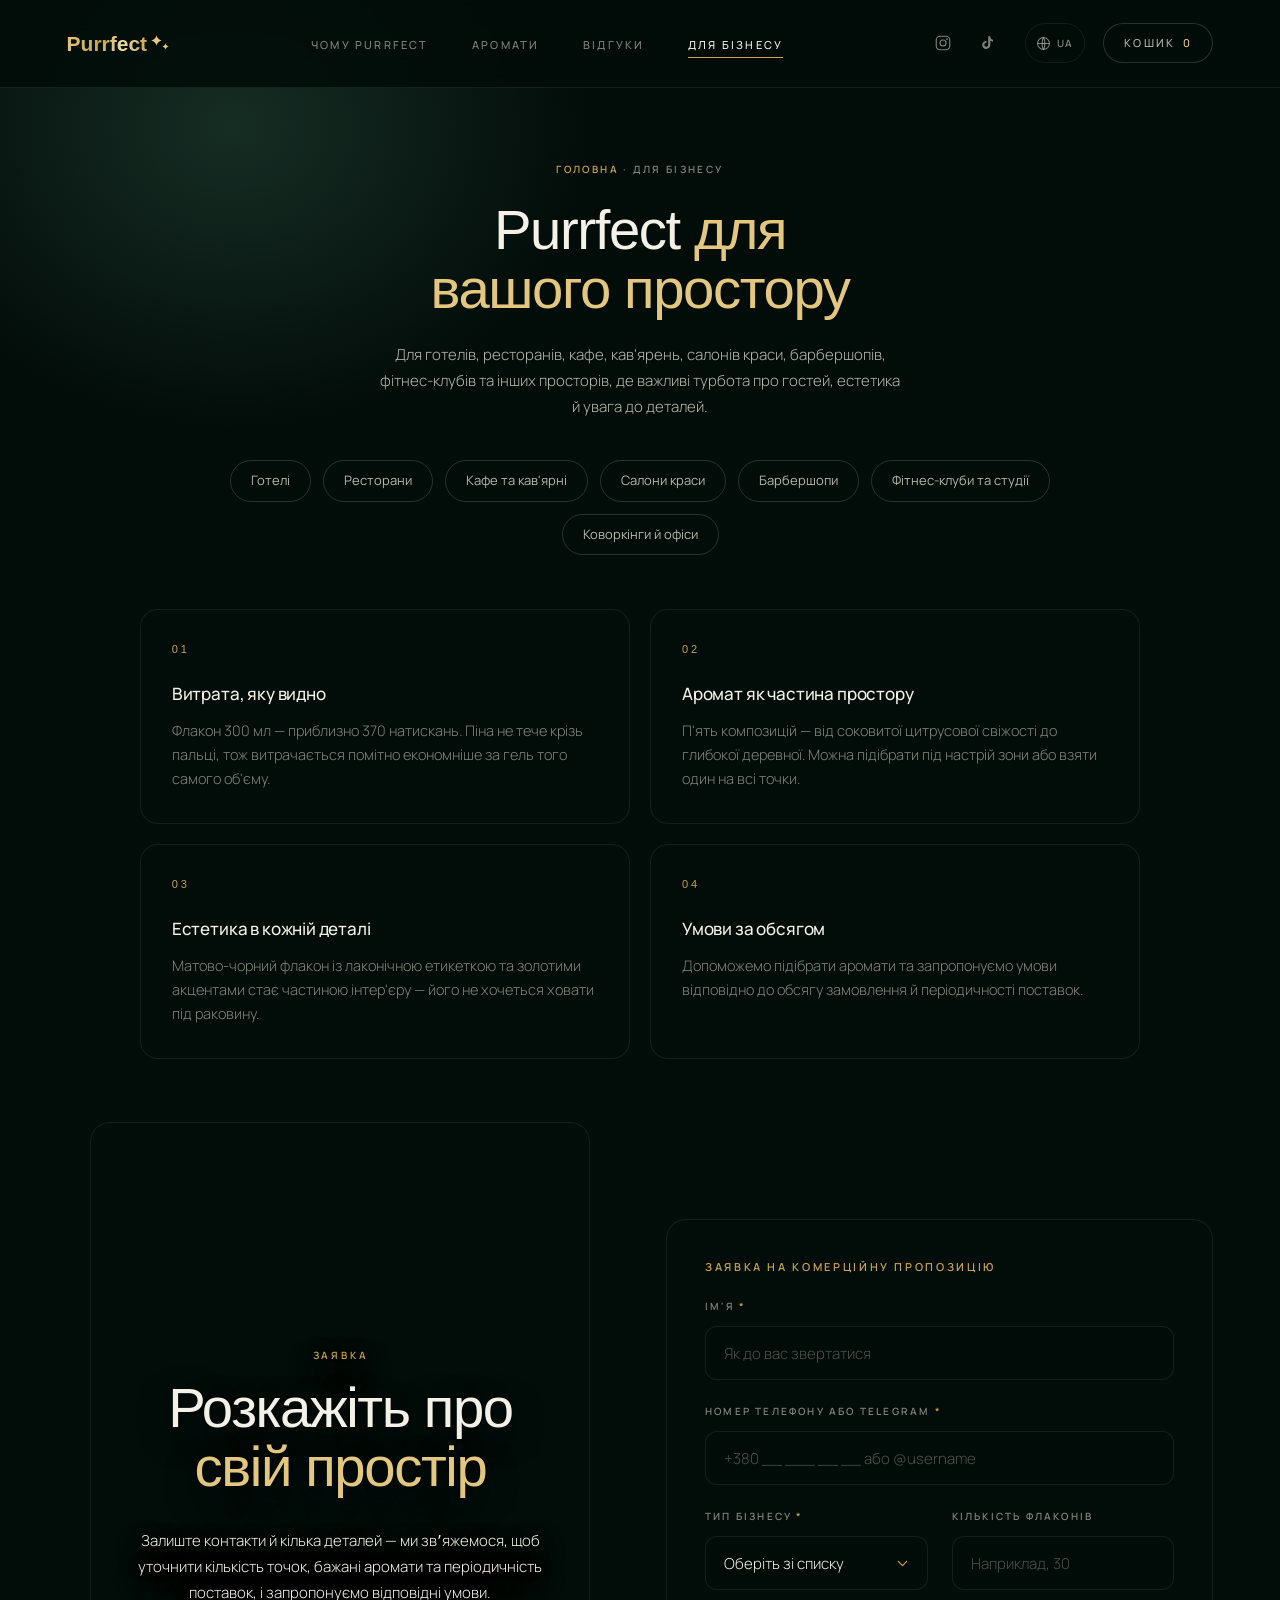
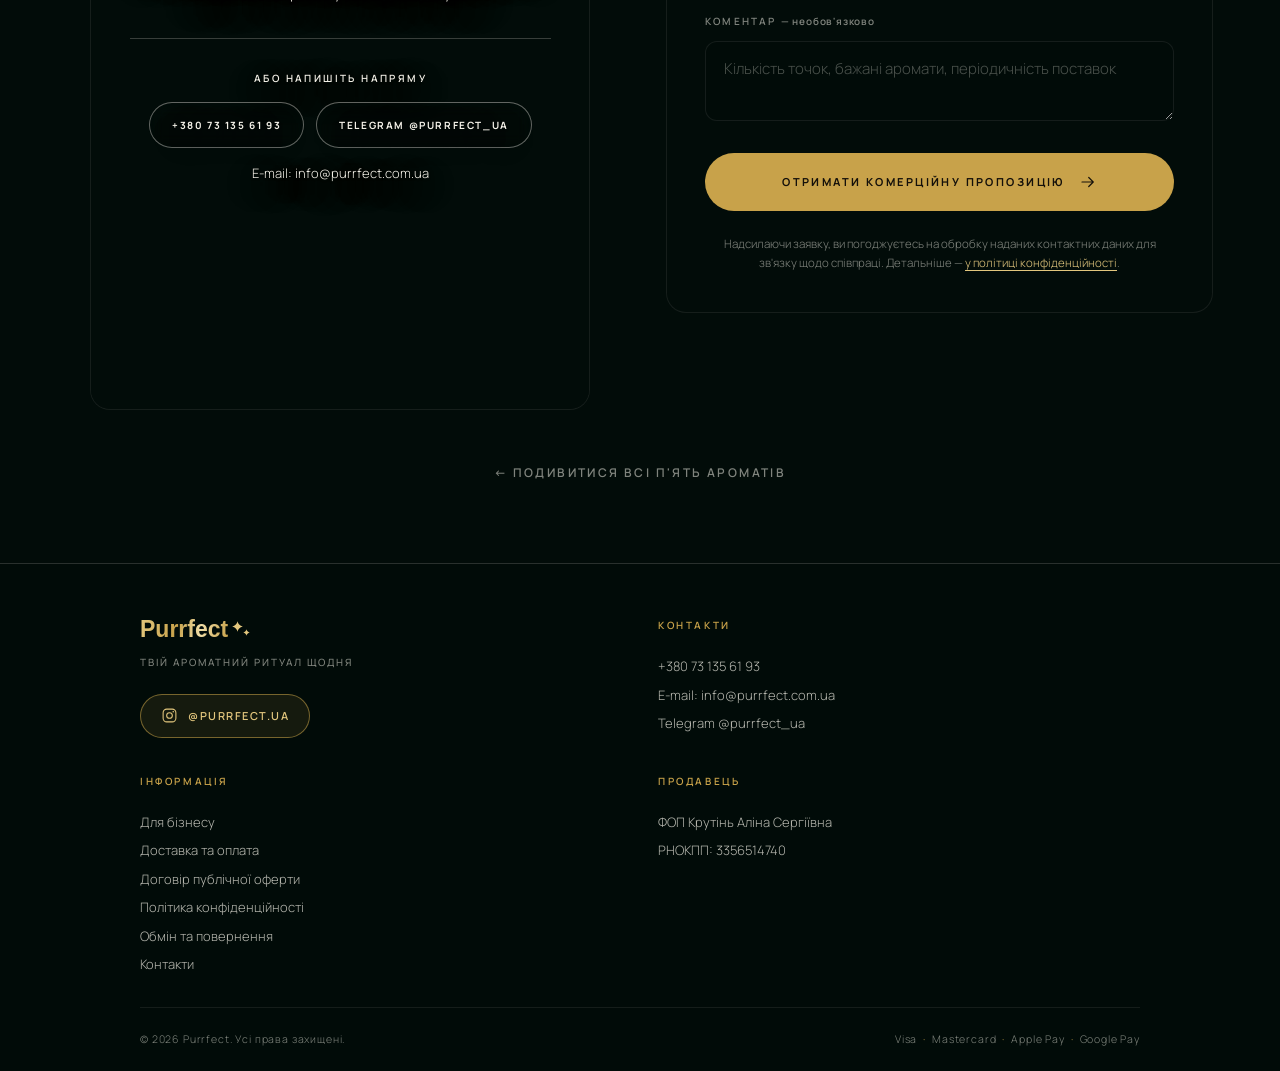
==== dlia-biznesu.html @ 9b6b1638 "Чорна п'ятниця: 349 ₴ за флакон, набір вимкнено на час акції" ====
<!doctype html>
<html lang="uk" class="no-js">
<head>
<meta charset="utf-8">
<meta name="viewport" content="width=device-width, initial-scale=1">
<title>Для бізнесу — Purrfect</title>
<meta name="description" content="Мило-піна Purrfect для готелів, ресторанів, кав'ярень, салонів краси, барбершопів і фітнес-клубів. Підберемо аромати та запропонуємо умови відповідно до обсягу замовлення.">
<meta name="theme-color" content="#04120E">
<script>document.documentElement.classList.replace("no-js","js");</script>

<link rel="canonical" href="https://purrfect.com.ua/dlia-biznesu">
<meta property="og:type" content="website">
<meta property="og:url" content="https://purrfect.com.ua/dlia-biznesu">
<meta property="og:site_name" content="Purrfect">
<meta property="og:title" content="Purrfect для вашого простору">
<meta property="og:description" content="Мило-піна Purrfect для готелів, ресторанів, кав'ярень і салонів краси. Умови — відповідно до обсягу замовлення.">
<meta property="og:image" content="https://purrfect.com.ua/image/hero-lemon.jpg">
<meta property="og:locale" content="uk_UA">

<link rel="preload" href="image/bg-marble.jpg" as="image">
<link rel="preload" href="sans/Original-Light.woff2" as="font" type="font/woff2" crossorigin>
<link rel="preconnect" href="https://fonts.googleapis.com">
<link rel="preconnect" href="https://fonts.gstatic.com" crossorigin>
<link rel="stylesheet" href="https://fonts.googleapis.com/css2?family=Manrope:wght@300;400;500;600;700&display=swap">
<link rel="stylesheet" href="styles.css?v=87">
</head>
<body>

<div class="bg-scene" aria-hidden="true"></div>

<a class="skip-link" href="#biznes-content">Перейти до основного вмісту</a>

<header class="topbar topbar--solid">
  <a class="logo" href="index.html" aria-label="Purrfect — на головну"><span class="logo__word">Purrfect</span><svg class="logo__spark" viewBox="0 0 44 36" width="22" height="18" fill="currentColor" aria-hidden="true"><g transform="translate(15 13) scale(0.33)"><path d="M0 -32 C1.6 -17.2 14.8 -4 32 0 C14.8 4 1.6 17.2 0 32 C-1.6 17.2 -14.8 4 -32 0 C-14.8 -4 -1.6 -17.2 0 -32 Z"/></g><g transform="translate(33 25) scale(0.20)"><path d="M0 -32 C1.6 -17.2 14.8 -4 32 0 C14.8 4 1.6 17.2 0 32 C-1.6 17.2 -14.8 4 -32 0 C-14.8 -4 -1.6 -17.2 0 -32 Z"/></g></svg></a>

  <nav class="nav" aria-label="Основна навігація">
    <ul class="nav__list">
      <li><a href="index.html#chomu">Чому Purrfect</a></li>
      <li><a href="index.html#aromaty">Аромати</a></li>
      <li><a href="index.html#vidhuky">Відгуки</a></li>
      <li><a class="is-current" href="dlia-biznesu.html" aria-current="page">Для бізнесу</a></li>
    </ul>
  </nav>

  <div class="topbar__actions">
    <ul class="topbar__social">
      <li>
        <a class="iconlink" href="https://www.instagram.com/purrfect.ua"
           target="_blank" rel="noopener noreferrer" aria-label="Purrfect в Instagram" title="Instagram">
          <svg viewBox="0 0 24 24" width="18" height="18" fill="none" aria-hidden="true">
            <rect x="3" y="3" width="18" height="18" rx="5.2" stroke="currentColor" stroke-width="1.5"/>
            <circle cx="12" cy="12" r="4" stroke="currentColor" stroke-width="1.5"/>
            <circle cx="17.3" cy="6.7" r="1.15" fill="currentColor"/>
          </svg>
        </a>
      </li>
      <li>
        <a class="iconlink" href="https://www.tiktok.com/@purrfect.ua"
           target="_blank" rel="noopener noreferrer" aria-label="Purrfect у TikTok" title="TikTok">
          <svg viewBox="0 0 24 24" width="18" height="18" aria-hidden="true">
            <path fill="currentColor" d="M16.4 3h-2.8v11.4a2.6 2.6 0 1 1-2.2-2.6V9.2a5.4 5.4 0 1 0 5 5.4V9.1a6.3 6.3 0 0 0 3.6 1.1V7.5c-2-.2-3.4-1.6-3.6-3.6V3z"/>
          </svg>
        </a>
      </li>
    </ul>

    <!-- Перемикач мови. Українська — основна: вона лежить прямо в розмітці,
         російська підставляється словником i18n.js. Кнопка стоїть у
         topbar__actions, а не серед соцмереж, бо ті ховаються на телефоні. -->
    <button class="iconlink iconlink--lang" type="button" data-lang-toggle
            aria-label="Змінити мову" title="Русский">
      <svg viewBox="0 0 24 24" width="17" height="17" fill="none" aria-hidden="true">
        <circle cx="12" cy="12" r="8.4" stroke="currentColor" stroke-width="1.5"/>
        <path d="M3.6 12h16.8" stroke="currentColor" stroke-width="1.5"/>
        <path d="M12 3.6c2.5 2.7 2.5 14.1 0 16.8M12 3.6c-2.5 2.7-2.5 14.1 0 16.8"
              stroke="currentColor" stroke-width="1.5"/>
      </svg>
      <span class="iconlink__lang" data-lang-code>UA</span>
    </button>
    <button class="cart" type="button" data-cart-open aria-haspopup="dialog" aria-controls="koshyk">
      Кошик <span class="cart__count" data-cart-count aria-label="товарів у кошику">0</span>
    </button>
  </div>

  <button class="burger" type="button" aria-label="Меню" aria-expanded="false" aria-controls="mobile-nav">
    <span></span><span></span>
  </button>
</header>

<div class="mobile-nav" id="mobile-nav" hidden>
  <nav aria-label="Мобільна навігація">
    <ul>
      <li><a href="index.html#chomu">Чому Purrfect</a></li>
      <li><a href="index.html#aromaty">Аромати</a></li>
      <li><a href="index.html#vidhuky">Відгуки</a></li>
      <li><a href="dlia-biznesu.html">Для бізнесу</a></li>
      <li><a href="index.html">На головну</a></li>
    </ul>
    <ul class="mobile-nav__social">
      <li><a href="https://www.instagram.com/purrfect.ua" target="_blank" rel="noopener noreferrer">Instagram</a></li>
      <li><a href="https://www.tiktok.com/@purrfect.ua" target="_blank" rel="noopener noreferrer">TikTok</a></li>
    </ul>
  </nav>
</div>

<main class="page" id="biznes-content">
  <div class="wrap">

    <div class="page__head">
      <p class="page__crumbs"><a href="index.html">Головна</a> · Для бізнесу</p>
      <h1 class="h2 h2--center">Purrfect <em>для вашого простору</em></h1>
      <p class="lead lead--center">
        Для готелів, ресторанів, кафе, кав'ярень, салонів краси, барбершопів,
        фітнес-клубів та інших просторів, де важливі турбота про гостей,
        естетика й увага до деталей.
      </p>
    </div>

    <ul class="chips" aria-label="Кому підходить">
      <li>Готелі</li>
      <li>Ресторани</li>
      <li>Кафе та кав'ярні</li>
      <li>Салони краси</li>
      <li>Барбершопи</li>
      <li>Фітнес-клуби та студії</li>
      <li>Коворкінги й офіси</li>
    </ul>

    <ul class="perks perks--biz">
      <li class="perk" data-reveal>
        <span class="perk__no">01</span>
        <h2>Витрата, яку видно</h2>
        <p>Флакон 300 мл — приблизно 370 натискань. Піна не тече крізь пальці,
        тож витрачається помітно економніше за гель того самого об'єму.</p>
      </li>
      <li class="perk" data-reveal>
        <span class="perk__no">02</span>
        <h2>Аромат як частина простору</h2>
        <p>П'ять композицій — від соковитої цитрусової свіжості до глибокої
        деревної. Можна підібрати під настрій зони або взяти один на всі точки.</p>
      </li>
      <li class="perk" data-reveal>
        <span class="perk__no">03</span>
        <h2>Естетика в кожній деталі</h2>
        <p>Матово-чорний флакон із лаконічною етикеткою та золотими акцентами
        стає частиною інтер'єру — його не хочеться ховати під раковину.</p>
      </li>
      <li class="perk" data-reveal>
        <span class="perk__no">04</span>
        <h2>Умови за обсягом</h2>
        <p>Допоможемо підібрати аромати та запропонуємо умови відповідно
        до обсягу замовлення й періодичності поставок.</p>
      </li>
    </ul>

    <div class="b2b" id="zayavka">
      <div class="b2b__copy" data-reveal>
        <div class="b2b__media" aria-hidden="true">
          <video data-b2b-video src="video/biznes-bg.mp4" autoplay muted loop playsinline preload="metadata"></video>
        </div>
        <div class="b2b__scrim" aria-hidden="true"></div>

        <div class="b2b__content">
          <p class="b2b__label">Заявка</p>
          <h2 class="h2">Розкажіть про <em>свій простір</em></h2>
          <p class="lead">
            Залиште контакти й кілька деталей — ми звʼяжемося, щоб уточнити
            кількість точок, бажані аромати та періодичність поставок,
            і запропонуємо відповідні умови.
          </p>

          <div class="b2b__direct">
            <p class="b2b__direct-ttl">Або напишіть напряму</p>
            <div class="b2b__direct-actions">
              <a class="btn btn--ghost btn--sm" href="tel:+380731356193">
                <span>+380 73 135 61 93</span>
              </a>
              <a class="btn btn--ghost btn--sm" href="https://t.me/purrfect_ua" target="_blank" rel="noopener noreferrer">
                <span>Telegram @purrfect_ua</span>
              </a>
            </div>
            <p class="b2b__direct-note">E-mail: <a href="mailto:info@purrfect.com.ua">info@purrfect.com.ua</a></p>
          </div>
        </div>
      </div>

      <form class="b2b__form" data-b2b-form novalidate data-reveal>
        <h2 class="order__ttl">Заявка на комерційну пропозицію</h2>

        <div class="grid2">
          <label class="field field--wide">
            <span class="field__label">Ім'я <i>*</i></span>
            <input type="text" name="name" autocomplete="name" placeholder="Як до вас звертатися">
            <span class="field__err" data-err></span>
          </label>

          <label class="field field--wide">
            <span class="field__label">Номер телефону або Telegram <i>*</i></span>
            <input type="text" name="contact" autocomplete="tel" placeholder="+380 __ ___ __ __ або @username">
            <span class="field__err" data-err></span>
          </label>

          <label class="field">
            <span class="field__label">Тип бізнесу <i>*</i></span>
            <select name="business">
              <option value="">Оберіть зі списку</option>
              <option>Готель</option>
              <option>Ресторан</option>
              <option>Кафе, кав'ярня</option>
              <option>Салон краси</option>
              <option>Барбершоп</option>
              <option>Фітнес-клуб, студія</option>
              <option>Коворкінг, офіс</option>
              <option>Інше</option>
            </select>
            <span class="field__err" data-err></span>
          </label>

          <label class="field">
            <span class="field__label">Кількість флаконів</span>
            <input type="text" name="volume" inputmode="numeric" placeholder="Наприклад, 30">
          </label>

          <label class="field field--wide">
            <span class="field__label">Коментар <i class="opt">— необов'язково</i></span>
            <textarea name="comment" rows="2" placeholder="Кількість точок, бажані аромати, періодичність поставок"></textarea>
          </label>
        </div>

        <button class="btn btn--full" type="submit" data-b2b-submit>
          <span data-b2b-label>Отримати комерційну пропозицію</span>
          <svg viewBox="0 0 24 24" width="18" height="18" fill="none" aria-hidden="true">
            <path d="M4 12h15M13 6l6 6-6 6" stroke="currentColor" stroke-width="1.6" stroke-linecap="round" stroke-linejoin="round"/>
          </svg>
        </button>

        <p class="order__status" data-b2b-status role="status" aria-live="polite"></p>

        <p class="order__fine">
          Надсилаючи заявку, ви погоджуєтесь на обробку наданих контактних даних
          для зв'язку щодо співпраці. Детальніше —
          <a href="polityka-konfidentsiynosti.html">у політиці конфіденційності</a>.
        </p>
      </form>
    </div>

    <p class="page__back">
      <a href="index.html#aromaty">← Подивитися всі п'ять ароматів</a>
    </p>

  </div>
</main>

<footer class="footer">
  <div class="wrap">
    <div class="footer__grid">
      <div class="footer__brand">
        <a class="logo logo--footer" href="index.html"><span class="logo__word">Purrfect</span><svg class="logo__spark" viewBox="0 0 44 36" width="22" height="18" fill="currentColor" aria-hidden="true"><g transform="translate(15 13) scale(0.33)"><path d="M0 -32 C1.6 -17.2 14.8 -4 32 0 C14.8 4 1.6 17.2 0 32 C-1.6 17.2 -14.8 4 -32 0 C-14.8 -4 -1.6 -17.2 0 -32 Z"/></g><g transform="translate(33 25) scale(0.20)"><path d="M0 -32 C1.6 -17.2 14.8 -4 32 0 C14.8 4 1.6 17.2 0 32 C-1.6 17.2 -14.8 4 -32 0 C-14.8 -4 -1.6 -17.2 0 -32 Z"/></g></svg></a>
        <p class="footer__tag">Твій ароматний ритуал щодня</p>

        <ul class="socials">
          <li>
            <a class="social" href="https://www.instagram.com/purrfect.ua"
               target="_blank" rel="noopener noreferrer" aria-label="Purrfect в Instagram">
              <svg viewBox="0 0 24 24" width="17" height="17" fill="none" aria-hidden="true">
                <rect x="3" y="3" width="18" height="18" rx="5.2" stroke="currentColor" stroke-width="1.5"/>
                <circle cx="12" cy="12" r="4" stroke="currentColor" stroke-width="1.5"/>
                <circle cx="17.3" cy="6.7" r="1.15" fill="currentColor"/>
              </svg>
              <span>@purrfect.ua</span>
            </a>
          </li>
        </ul>
      </div>
      <div class="footer__col">
        <p class="footer__label">Контакти</p>
        <ul class="footer__list">
          <li><a href="tel:+380731356193">+380 73 135 61 93</a></li>
          <li>E-mail: <a href="mailto:info@purrfect.com.ua">info@purrfect.com.ua</a></li>
          <li><a href="https://t.me/purrfect_ua" target="_blank" rel="noopener noreferrer">Telegram @purrfect_ua</a></li>
        </ul>
      </div>
      <div class="footer__col">
        <p class="footer__label">Інформація</p>
        <ul class="footer__list">
          <li><a href="dlia-biznesu.html">Для бізнесу</a></li>
          <li><a href="dostavka.html">Доставка та оплата</a></li>
          <li><a href="oferta.html">Договір публічної оферти</a></li>
          <li><a href="polityka-konfidentsiynosti.html">Політика конфіденційності</a></li>
          <li><a href="obmin-ta-povernennia.html">Обмін та повернення</a></li>
          <li><a href="kontakty.html">Контакти</a></li>
        </ul>
      </div>
      <div class="footer__col">
        <p class="footer__label">Продавець</p>
        <ul class="footer__list">
          <li>ФОП Крутінь Аліна Сергіївна</li>
          <li>РНОКПП: 3356514740</li>
        </ul>
      </div>
    </div>
    <div class="footer__bottom">
      <p class="footer__legal">© <span data-year>2026</span> Purrfect. Усі права захищені.</p>
      <p class="footer__pay">Visa <span>·</span> Mastercard <span>·</span> Apple&nbsp;Pay <span>·</span> Google&nbsp;Pay</p>
    </div>
  </div>
</footer>

<div class="drawer" id="koshyk" role="dialog" aria-modal="true" aria-label="Кошик" hidden>
  <div class="drawer__scrim" data-cart-close></div>
  <aside class="drawer__panel">
    <header class="drawer__head">
      <p class="drawer__ttl">Кошик</p>
      <div class="drawer__head-actions">
        <button class="drawer__clear" type="button" data-cart-clear hidden>Очистити</button>
        <button class="drawer__close" type="button" data-cart-close aria-label="Закрити кошик">
          <svg viewBox="0 0 24 24" width="20" height="20" fill="none" aria-hidden="true">
            <path d="M6 6l12 12M18 6L6 18" stroke="currentColor" stroke-width="1.5" stroke-linecap="round"/>
          </svg>
        </button>
      </div>
    </header>
    <div class="drawer__body" data-cart-body></div>
    <footer class="drawer__foot" data-cart-foot></footer>
  </aside>
</div>

<script src="script.js?v=87" defer></script>
<script src="i18n.js?v=87" defer></script>
</body>
</html>
---- styles.css ----
/* ============================================================
   Purrfect — продавальний лендинг
   Шрифти: Original (латиниця, фірмовий) + Manrope (кирилиця)

   Порядок блоків збігається з порядком секцій у index.html.
   Кольори й відступи — токенами в :root нижче.
   ============================================================ */

/* ---------- Original: фірмовий шрифт, лише латиниця ---------- */
@font-face {
  font-family: "Original";
  src: url("sans/Original-Thin.woff2") format("woff2"),
       url("sans/Original-Thin.woff") format("woff");
  font-weight: 100; font-style: normal; font-display: swap;
}
@font-face {
  font-family: "Original";
  src: url("sans/Original-Light.woff2") format("woff2"),
       url("sans/Original-Light.woff") format("woff");
  font-weight: 300; font-style: normal; font-display: swap;
}
@font-face {
  font-family: "Original";
  src: url("sans/Original-Regular.woff2") format("woff2"),
       url("sans/Original-Regular.woff") format("woff");
  font-weight: 400; font-style: normal; font-display: swap;
}
@font-face {
  font-family: "Original";
  src: url("sans/Original-Bold.woff2") format("woff2"),
       url("sans/Original-Bold.woff") format("woff");
  font-weight: 700; font-style: normal; font-display: swap;
}
@font-face {
  font-family: "Original";
  src: url("sans/Original-Black.woff2") format("woff2"),
       url("sans/Original-Black.woff") format("woff");
  font-weight: 900; font-style: normal; font-display: swap;
}

/* ---------- Токени ---------- */
:root {
  --ink:        #04120E;
  --ink-2:      #020C09;
  --ink-3:      #061a14;
  --emerald:    #0C3B2E;
  --gold:       #C8A24A;
  --gold-soft:  #E3C77E;
  --cream:      #F4F1E8;

  /* напівпрозорі панелі поверх мармурового тла */
  --scene-panel: rgba(4, 15, 12, .58);

  --text:       var(--cream);
  --text-2:     rgba(244, 241, 232, .74);
  --text-3:     rgba(244, 241, 232, .52);
  --hairline:   rgba(244, 241, 232, .16);
  --hairline-2: rgba(244, 241, 232, .08);

  --space-1: 8px;
  --space-2: 12px;
  --space-3: 16px;
  --space-4: 24px;
  --space-5: 32px;
  --space-6: 48px;
  --space-7: 64px;
  --space-8: 96px;

  --gutter: clamp(20px, 5.2vw, 76px);
  --maxw: 1280px;

  --font-brand: "Original", "Helvetica Neue", Arial, sans-serif;
  --font-ua: "Manrope", -apple-system, BlinkMacSystemFont, "Segoe UI", Roboto, sans-serif;

  --ease: cubic-bezier(.22, .61, .36, 1);
  --dur: 260ms;

  --z-media: 0;
  --z-scrim: 1;
  --z-content: 2;
  --z-sticky: 30;
  /* Мобільне меню — під шапкою: інакше воно накриває бургер,
     і на телефоні меню вже нічим не закрити. */
  --z-mobilenav: 35;
  --z-header: 40;
  --z-drawer: 60;
}

/* ---------- Reset ---------- */
*, *::before, *::after { box-sizing: border-box; }

/* Запасний колір тримає html, а не body: тоді фоновий шар із z-index: -1
   лягає поверх нього, а не ховається за фоном body. */
html {
  -webkit-text-size-adjust: 100%;
  scroll-behavior: smooth;
  background: var(--ink-2);
  /* щоб якір із шапки не ховався під фіксованою шапкою */
  scroll-padding-top: 90px;
}
@media (prefers-reduced-motion: reduce) { html { scroll-behavior: auto; } }

body {
  margin: 0;
  background: transparent;
  color: var(--text);
  font-family: var(--font-ua);
  font-size: 16px;
  line-height: 1.5;
  -webkit-font-smoothing: antialiased;
  -moz-osx-font-smoothing: grayscale;
  /* clip, а не hidden: hidden робить body власним контейнером
     прокрутки, і на iOS через це зсувається позиція сторінки.
     Перший рядок — запасний для Safari до 16-ї версії, яка ще
     не знає `clip` і просто його проігнорує. */
  overflow-x: hidden;
  overflow-x: clip;
}

img { display: block; max-width: 100%; }
ul, ol { list-style: none; margin: 0; padding: 0; }
p  { margin: 0; }
a  { color: inherit; text-decoration: none; }
button { font: inherit; color: inherit; }
h1, h2, h3, h4 { margin: 0; font-weight: inherit; }

:focus-visible {
  outline: 2px solid var(--gold-soft);
  outline-offset: 3px;
  border-radius: 2px;
}

.sr-only {
  position: absolute; width: 1px; height: 1px;
  padding: 0; margin: -1px; overflow: hidden;
  clip: rect(0 0 0 0); white-space: nowrap; border: 0;
}

.skip-link {
  position: absolute;
  left: var(--gutter);
  top: -100px;
  z-index: 100;
  padding: 12px 20px;
  background: var(--cream);
  color: var(--ink);
  border-radius: 999px;
  font-size: 14px;
  font-weight: 600;
  transition: top var(--dur) var(--ease);
}
.skip-link:focus-visible { top: 16px; }

/* Значення, яких ще немає (пошта, адреса). Видно, що це заглушка,
   але сторінка не виглядає зламаною. */
.tbd {
  color: var(--text-3);
  font-style: italic;
  border-bottom: 1px dashed var(--hairline);
}

/* ============================================================
   Тло сцени — смарагдовий мармур, пришпилений до вікна на весь
   сайт. Фото дуже повільно наближається й пливе, зверху мандрує
   м'який відблиск. Секції поверх — напівпрозорі.
   ============================================================ */
/* Висота — з --app-vh, а не з відсотків вікна. На iPhone та iPad
   висота вікна стрибає щоразу, коли Safari ховає свою панель, і
   фон разом із нею смикався й «плив» відносно тексту. --app-vh
   ставить script.js один раз і міняє лише при повороті екрана. */
.bg-scene {
  position: fixed;
  top: 0;
  left: 0;
  width: 100%;
  /* Не менше за найбільшу можливу висоту вікна (100lvh): коли Safari
     ховає панель, видима зона стає вищою за зафіксовану, і знизу
     з'явився б просвіт. Перший рядок — запасний для браузерів,
     які ще не знають lvh. */
  height: 100vh;
  height: max(var(--app-vh, 0px), 100lvh);
  /* Саме -1, а не 0. При z-index: 0 цей шар потрапляє в той самий крок
     малювання, що й позиціоновані елементи, і перекриває звичайні блоки
     без position — підвал ставав невидимим. */
  z-index: -1;
  pointer-events: none;
  background: var(--ink-2) url("image/bg-marble.jpg") center / cover no-repeat;
  /* запас по краях замість колишнього inset: -4% */
  transform: scale(1.06);
}
/* Скрим: гасить яскраву смугу мармуру, щоб текст лишався читабельним */
.bg-scene::before {
  content: "";
  position: absolute;
  inset: 0;
  background:
    radial-gradient(120% 90% at 50% 38%, rgba(2, 12, 9, .28) 0%, rgba(2, 12, 9, .74) 100%),
    linear-gradient(180deg, rgba(2, 12, 9, .5), rgba(2, 12, 9, .42));
}
/* Нерухомий відблиск на камені.

   Раніше тло жило двома анімаціями: sceneDrift повільно наїжджав на
   мармур, а sceneGlow возив оцей відблиск по екрану (28% вправо, 16%
   вниз за 52 секунди). На десктопі це читалося як пляма, що сама
   собою повзе по сторінці, — тло має бути декорацією, а не рухом,
   який відволікає від тексту. Обидві анімації прибрані зовсім, тож
   фон однаково статичний скрізь. */
.bg-scene::after {
  content: "";
  position: absolute;
  inset: 0;
  background: radial-gradient(38% 46% at 20% 16%, rgba(120, 210, 170, .17), transparent 70%);
}

.wrap {
  width: 100%;
  max-width: var(--maxw);
  margin: 0 auto;
  padding: 0 var(--gutter);
}

/* ============================================================
   1. Шапка
   ============================================================ */
.topbar {
  position: fixed;
  inset: 0 0 auto 0;
  z-index: var(--z-header);
  display: flex;
  align-items: center;
  gap: var(--space-5);
  padding: clamp(18px, 2.6vh, 30px) var(--gutter);
  transition: background-color var(--dur) var(--ease),
              padding var(--dur) var(--ease),
              border-color var(--dur) var(--ease);
  border-bottom: 1px solid transparent;
}
/* Після прокрутки повз перший екран шапка не лягає суцільною плашкою:
   вона лишається прозорою й лише розмиває те, що під нею, — тож її
   яскравість сама йде за яскравістю поточного блока (світліше фото
   в картці аромату чи темний мармур однаково просвічують крізь неї).
   Легкий градієнт зверху додає рівно стільки контрасту, щоб текст
   меню не губився на найсвітліших кадрах. */
.topbar.is-stuck {
  padding-top: 14px;
  padding-bottom: 14px;
  background: linear-gradient(to bottom, rgba(2, 12, 9, .34), rgba(2, 12, 9, .16));
  backdrop-filter: blur(18px) saturate(1.15);
  -webkit-backdrop-filter: blur(18px) saturate(1.15);
  border-bottom-color: rgba(244, 241, 232, .1);
}
/* На внутрішніх сторінках шапка не лежить поверх фото — вона просто
   зверху, тож одразу в «прилиплому» вигляді. */
.topbar--solid {
  background: rgba(2, 12, 9, .86);
  backdrop-filter: blur(16px);
  -webkit-backdrop-filter: blur(16px);
  border-bottom-color: var(--hairline-2);
}

/* Логотип: фірмове накреслення «Purrfect» із зірочками, як на етикетці.
   Раніше тут був той самий шрифт, але великими літерами з широким
   розрядженням — це читалося як набраний напис, а не як знак бренду. */
.logo {
  flex: 0 0 auto;
  display: inline-flex;
  align-items: flex-start;
  gap: 2px;
  font-family: var(--font-brand);
  font-weight: 700;
  font-size: clamp(21px, 1.55vw, 27px);
  line-height: 1;
  letter-spacing: 0;
  text-transform: none;
  /* запасний колір для браузерів без background-clip: text */
  color: var(--gold-soft);
  transition: filter var(--dur) var(--ease);
}
/* Не пласке золото, а перелив — так само, як тиснення й напис на флаконі */
.logo__word {
  background: linear-gradient(100deg,
    var(--gold-soft) 0%,
    var(--gold) 42%,
    #F0DDA6 68%,
    var(--gold) 100%);
  -webkit-background-clip: text;
  background-clip: text;
  -webkit-text-fill-color: transparent;
}
.logo__spark {
  flex: 0 0 auto;
  margin-top: .06em;
  color: var(--gold-soft);
}
.logo:hover { filter: brightness(1.14); }
@media (prefers-reduced-motion: reduce) { .logo { transition: none; } }

.nav { flex: 1 1 auto; }

.nav__list {
  display: flex;
  justify-content: center;
  gap: clamp(20px, 3.4vw, 56px);
}

.nav__list a,
.cart {
  position: relative;
  font-size: 11px;
  font-weight: 500;
  letter-spacing: .2em;
  text-transform: uppercase;
  color: var(--text-3);
  white-space: nowrap;
  transition: color var(--dur) var(--ease);
}
.nav__list a:hover,
.cart:hover { color: var(--cream); }

.nav__list a::after {
  content: "";
  position: absolute;
  left: 0; right: 0; bottom: -6px;
  height: 1px;
  background: var(--gold);
  transform: scaleX(0);
  transform-origin: left;
  transition: transform var(--dur) var(--ease);
}
.nav__list a:hover::after { transform: scaleX(1); }

/* Поточний розділ у меню — підкреслення вже на місці */
.nav__list a.is-current { color: var(--cream); }
.nav__list a.is-current::after { transform: scaleX(1); }

.topbar__actions {
  flex: 0 0 auto;
  display: flex;
  align-items: center;
  gap: clamp(12px, 1.4vw, 20px);
}

/* Соцмережі в шапці — самі іконки, без підписів */
.topbar__social {
  display: flex;
  align-items: center;
  gap: 4px;
}
.iconlink {
  display: inline-flex;
  align-items: center;
  justify-content: center;
  width: 40px;
  height: 40px;
  border-radius: 50%;
  border: 1px solid transparent;
  color: var(--text-3);
  transition: color var(--dur) var(--ease),
              border-color var(--dur) var(--ease),
              background-color var(--dur) var(--ease);
}
.iconlink:hover {
  color: var(--gold-soft);
  border-color: rgba(200, 162, 74, .42);
  background: rgba(200, 162, 74, .08);
}

/* Перемикач мови: та сама кругла планетка, що й іконки соцмереж, плюс
   код поточної мови. Код потрібен, бо сама по собі планетка не каже,
   якою мовою сторінка зараз. */
.iconlink--lang {
  gap: 5px;
  width: auto;
  padding: 0 11px 0 9px;
  border-radius: 999px;
  border-color: var(--hairline-2);
  background: none;
  cursor: pointer;
  font: inherit;
}
.iconlink--lang svg { flex: 0 0 auto; }
.iconlink__lang {
  font-size: 10px;
  font-weight: 600;
  letter-spacing: .12em;
  font-variant-numeric: tabular-nums;
}
.iconlink--lang:focus-visible {
  outline: 2px solid var(--gold);
  outline-offset: 2px;
}

.cart {
  display: inline-flex;
  align-items: center;
  gap: 8px;
  min-height: 40px;
  padding: 0 20px;
  border: 1px solid var(--hairline);
  border-radius: 999px;
  color: var(--text-2);
  background: rgba(4, 18, 14, .32);
  backdrop-filter: blur(10px);
  -webkit-backdrop-filter: blur(10px);
  cursor: pointer;
  transition: color var(--dur) var(--ease),
              border-color var(--dur) var(--ease),
              background-color var(--dur) var(--ease);
}
.cart:hover { border-color: rgba(200, 162, 74, .55); background: rgba(4, 18, 14, .55); }
.cart__count { color: var(--gold-soft); font-variant-numeric: tabular-nums; }
.cart.is-bump { animation: bump 420ms var(--ease); }
@keyframes bump {
  0%, 100% { transform: scale(1); }
  35% { transform: scale(1.07); }
}

.burger { display: none; }

/* ============================================================
   2. Перший екран
   ============================================================ */
/* Так само зі сталої висоти: інакше кожне згортання панелі Safari
   міняло висоту першого екрана, і фото помітно «наїжджало». */
.hero {
  position: relative;
  min-height: var(--app-vh, 100svh);
  display: flex;
  overflow: hidden;
  background: var(--ink-2);
}

.hero__media { position: absolute; inset: 0; z-index: var(--z-media); }
.hero__media img {
  width: 100%;
  height: 100%;
  object-fit: cover;
  object-position: center;
}

.hero__scrim {
  position: absolute;
  inset: 0;
  z-index: var(--z-scrim);
  pointer-events: none;
  background:
    linear-gradient(to right,
      rgba(2, 12, 9, .80) 0%,
      rgba(2, 12, 9, .60) 28%,
      rgba(2, 12, 9, .18) 52%,
      rgba(2, 12, 9, 0) 68%),
    linear-gradient(to bottom,
      rgba(2, 12, 9, .72) 0%,
      rgba(2, 12, 9, 0) 180px),
    linear-gradient(to top,
      rgba(2, 12, 9, .93) 0%,
      rgba(2, 12, 9, .55) 110px,
      rgba(2, 12, 9, 0) 260px);
}

.hero__inner {
  position: relative;
  z-index: var(--z-content);
  flex: 1;
  display: grid;
  grid-template-rows: 1fr auto;
  padding: 0 var(--gutter) clamp(22px, 3.4vh, 40px);
}

.hero__copy {
  align-self: center;
  max-width: min(660px, 52vw);
  padding-top: clamp(80px, 12vh, 140px);
}

/* Російське гасло «твой ежедневный / ароматный ритуал» довше за
   українське: при однаковому кеглі обидва рядки ламалися навпіл і
   заголовок ставав п'ятирядковим замість трьох. Множник прибирає це
   одразу на всіх ширинах — ним помножені всі три розміри нижче. */
html[lang="ru"] { --hero-title-scale: .86; }

.hero__title {
  font-family: var(--font-brand);
  font-weight: 300;
  font-size: calc(clamp(2.7rem, 6vw, 5.4rem) * var(--hero-title-scale, 1));
  line-height: 1.02;
  letter-spacing: -.025em;
  margin: 0 0 var(--space-5);
  color: var(--cream);
}
.hero__title-line { display: block; }
.hero__title em {
  font-style: normal;
  font-weight: 100;
  color: var(--gold-soft);
}

.hero__lead {
  max-width: 44ch;
  font-size: clamp(15px, 1.12vw, 18px);
  font-weight: 300;
  line-height: 1.72;
  color: var(--text-2);
  margin-bottom: var(--space-6);
  text-wrap: pretty;
}

.hero__actions {
  display: flex;
  align-items: center;
  gap: clamp(18px, 2vw, 32px);
  flex-wrap: wrap;
}

.hero__price {
  font-family: var(--font-ua);
  font-weight: 300;
  font-size: clamp(13px, 1vw, 16px);
  letter-spacing: .16em;
  font-variant-numeric: tabular-nums;
  color: var(--text-2);
}
.hero__price span { color: var(--gold); margin: 0 .3em; }

/* Лишився один підпис — притискаємо його праворуч. Раніше тут була
   ще підказка «Scroll» ліворуч, і розкладка була space-between. */
.hero__foot {
  align-self: end;
  display: flex;
  align-items: flex-end;
  justify-content: flex-end;
  gap: var(--space-4);
}

.hero__origin {
  font-size: 10px;
  font-weight: 500;
  letter-spacing: .26em;
  text-transform: uppercase;
  color: var(--text-3);
  text-align: right;
}
.hero__origin span { color: var(--gold); margin: 0 .3em; }

/* ---------- Кнопка ---------- */
.btn {
  display: inline-flex;
  align-items: center;
  justify-content: center;
  gap: 14px;
  min-height: 58px;
  padding: 0 32px;
  border: 0;
  border-radius: 999px;
  background: var(--gold);
  color: #14100A;
  font-size: 11px;
  font-weight: 700;
  letter-spacing: .22em;
  text-transform: uppercase;
  text-align: center;
  cursor: pointer;
  transition: background-color var(--dur) var(--ease),
              box-shadow var(--dur) var(--ease),
              transform var(--dur) var(--ease),
              opacity var(--dur) var(--ease);
}
.btn:hover {
  background: var(--gold-soft);
  box-shadow: 0 14px 40px -14px rgba(200, 162, 74, .7);
}
.btn:active { transform: scale(.985); }
.btn svg { transition: transform var(--dur) var(--ease); flex: 0 0 auto; }
.btn:hover svg { transform: translateX(5px); }
.btn[disabled], .btn.is-busy { opacity: .55; pointer-events: none; }
.btn--full { width: 100%; }
.btn--sm { min-height: 46px; padding: 0 22px; font-size: 10px; letter-spacing: .16em; }

.btn--ghost {
  background: transparent;
  color: var(--text);
  border: 1px solid var(--hairline);
}
.btn--ghost:hover {
  background: rgba(200, 162, 74, .1);
  border-color: rgba(200, 162, 74, .55);
  color: var(--gold-soft);
  box-shadow: none;
}

/* Текстове посилання-кнопка («Детальніше») */
.link-more {
  position: relative;
  padding: 6px 0;
  border: 0;
  background: none;
  font-size: 10.5px;
  font-weight: 600;
  letter-spacing: .18em;
  text-transform: uppercase;
  color: var(--text-3);
  white-space: nowrap;
  cursor: pointer;
  transition: color var(--dur) var(--ease);
}
.link-more::after {
  content: "";
  position: absolute;
  left: 0; right: 0; bottom: 0;
  height: 1px;
  background: var(--hairline);
  transition: background-color var(--dur) var(--ease);
}
.link-more:hover { color: var(--gold-soft); }
.link-more:hover::after { background: var(--gold); }

/* ============================================================
   Загальні елементи секцій
   ============================================================ */
.section {
  position: relative;
  padding: clamp(72px, 11vh, 140px) 0;
}
.section + .section { border-top: 1px solid var(--hairline-2); }

/* Чергуємо прозорі секції з напівпрозорими панелями — мармур
   лишається видимим, але сторінка не читається однією плитою.
   FAQ виключено: у нього власне тло — фонове відео. */
.section--ekonomiya,
.section--brend { background: var(--scene-panel); }

.h2 {
  font-family: var(--font-brand);
  font-weight: 300;
  font-size: clamp(2.1rem, 4.4vw, 3.7rem);
  line-height: 1.04;
  letter-spacing: -.025em;
  color: var(--cream);
  text-wrap: balance;
}
.h2 em {
  font-style: normal;
  font-weight: 100;
  color: var(--gold-soft);
}
.h2--center { text-align: center; }

/* Заголовок в один рядок: ширший по горизонталі, але помітно нижчий */
.h2--inline {
  font-size: clamp(1.45rem, 3.4vw, 2.5rem);
  letter-spacing: -.01em;
  line-height: 1.12;
}

.lead {
  font-size: clamp(15px, 1.05vw, 17px);
  font-weight: 300;
  line-height: 1.72;
  color: var(--text-2);
  text-wrap: pretty;
}
.lead + .lead { margin-top: var(--space-4); }
.lead b { color: var(--gold-soft); font-weight: 600; }
.lead--center { max-width: 58ch; margin: var(--space-4) auto 0; text-align: center; }

.sec-head {
  display: grid;
  grid-template-columns: minmax(0, 1fr) minmax(0, 1fr);
  gap: var(--space-6);
  align-items: end;
  margin-bottom: clamp(40px, 6vh, 72px);
}
/* Для каталогу — заголовок і підзаголовок стосом по центру.
   Ширину обмежує лише підзаголовок: заголовок має лишатися в один рядок. */
.sec-head--center {
  grid-template-columns: minmax(0, 1fr);
  justify-items: center;
  text-align: center;
  gap: var(--space-4);
  margin-bottom: clamp(40px, 6vh, 72px);
}
.sec-head--center .lead { max-width: 46ch; }

/* Надзаголовок: тонка золота риска з обох боків від слова */
.sec-eyebrow {
  display: inline-flex;
  align-items: center;
  gap: clamp(12px, 1.4vw, 20px);
  font-size: 10px;
  font-weight: 600;
  letter-spacing: .36em;
  text-indent: .36em;      /* компенсує трекінг останньої літери */
  text-transform: uppercase;
  color: var(--gold);
}
.sec-eyebrow::before,
.sec-eyebrow::after {
  content: "";
  width: clamp(26px, 4.4vw, 62px);
  height: 1px;
  background: linear-gradient(to right, transparent, rgba(200, 162, 74, .85));
}
.sec-eyebrow::after { background: linear-gradient(to left, transparent, rgba(200, 162, 74, .85)); }

/* Головний заголовок каталогу — один рядок, ширший трекінг, тонша вага.
   На телефоні рядок фізично не вміщається, тож там дозволяємо перенос. */
.h2--single {
  white-space: nowrap;
  font-weight: 200;
  font-size: clamp(1.5rem, 3.45vw, 3.1rem);
  line-height: 1.16;
  letter-spacing: -.012em;
}
.h2--single em { font-weight: 100; }

/* ============================================================
   3. Короткі переваги
   ============================================================ */
/* П'ять карток: на широкому екрані — три зверху, дві знизу
   по центру. Flex замість grid, щоб неповний ряд центрувався. */
.perks {
  display: flex;
  flex-wrap: wrap;
  justify-content: center;
  gap: clamp(14px, 1.6vw, 22px);
  margin-top: clamp(40px, 6vh, 68px);
}
.perk {
  flex: 1 1 280px;
  max-width: 380px;
  padding: clamp(24px, 2.4vw, 34px);
  border: 1px solid var(--hairline-2);
  border-radius: 18px;
  background: var(--ink-2);
  transition: border-color var(--dur) var(--ease), background-color var(--dur) var(--ease);
}
.perk:hover { border-color: rgba(200, 162, 74, .32); background: var(--ink-3); }
.perk__no {
  display: block;
  font-family: var(--font-brand);
  font-size: 11px;
  letter-spacing: .26em;
  color: var(--gold);
  margin-bottom: var(--space-4);
}
.perk h3 {
  font-size: clamp(17px, 1.3vw, 21px);
  font-weight: 500;
  letter-spacing: -.01em;
  color: var(--cream);
  margin-bottom: var(--space-2);
}
.perk p {
  font-size: 14.5px;
  font-weight: 300;
  line-height: 1.68;
  color: var(--text-3);
}

/* ============================================================
   4. Каталог ароматів
   ============================================================ */
/* П'ять позицій: ширший контейнер, щоб на великих екранах усі
   флакони ставали в один ряд. */
.section--aromaty .wrap { max-width: 1560px; }

/* Каталог — завжди один рядок, який гортається вбік.
   Раніше тут стояв flex-wrap: wrap, і п'ята картка переносилась на
   другий рядок на всіх екранах, вужчих за ~1250 px. Саме туди
   потрапляє iPad у горизонтальному положенні (1194 px) — картка
   «випадала» з ряду й розтягувалась на всю ширину. Один рядок для
   всіх ширин прибирає цей проміжок: там, де п'ять карток вміщуються,
   вони просто стоять поруч, де ні — стрічка гортається. */
.products {
  display: flex;
  flex-wrap: nowrap;
  /* flex-start — запасний для браузерів без `safe`. Саме в такому
     порядку: звичайний `center` у контейнері з прокруткою робить
     перші картки недосяжними, `safe center` — ні. */
  justify-content: flex-start;
  justify-content: safe center;
  gap: clamp(16px, 1.8vw, 26px);
  overflow-x: auto;
  /* Лише вбік. Без явного hidden браузер ставить і вертикалі auto,
     а картки на кілька пікселів вищі за стрічку — на телефоні її
     можна було тягати пальцем у будь-який бік, навіть вгору й вниз. */
  overflow-y: hidden;
  overscroll-behavior-x: contain;
  scroll-snap-type: x proximity;
  scroll-behavior: smooth;
  /* Без бічних полів: вони потрібні лише там, де стрічка справді
     гортається (див. медіазапит нижче). На широкому екрані ці поля
     з'їдали місце й змушували стрічку прокручуватись навіть тоді,
     коли всі п'ять карток вміщувалися. */
  padding-bottom: var(--space-3);
  scrollbar-width: thin;
  scrollbar-color: rgba(200, 162, 74, .45) transparent;
}
.products::-webkit-scrollbar { height: 4px; }
.products::-webkit-scrollbar-track { background: var(--hairline-2); border-radius: 2px; }
.products::-webkit-scrollbar-thumb { background: rgba(200, 162, 74, .45); border-radius: 2px; }

/* Уся плитка відкриває картку аромату (script.js, initModal),
   блок покупки — лише кошик. */
.product { cursor: pointer; }
.product__buy { cursor: default; }

/* Ширина підібрана так, щоб усі п'ять карток вміщувалися в ряд на
   екранах від ~1400 px і не ставали завузькими на менших. */
.product {
  flex: 0 0 clamp(228px, 15.9vw, 258px);
  max-width: none;
  scroll-snap-align: start;
  display: flex;
  flex-direction: column;
  border: 1px solid var(--hairline-2);
  border-radius: 18px;
  overflow: hidden;
  background: var(--ink-2);
  transition: border-color var(--dur) var(--ease),
              transform var(--dur) var(--ease);
}
.product:hover {
  border-color: rgba(200, 162, 74, .4);
  transform: translateY(-4px);
}
@media (prefers-reduced-motion: reduce) {
  .product:hover { transform: none; }
}

/* Фото — кнопка, що відкриває детальну картку аромату */
.product__media {
  position: relative;
  display: block;
  width: 100%;
  padding: 0;
  border: 0;
  aspect-ratio: 4 / 5;
  overflow: hidden;
  background: linear-gradient(160deg, #F1EDE6, #DCD6CC);
  cursor: pointer;
}
.product__media img {
  width: 100%; height: 100%;
  object-fit: cover;
  transition: transform 600ms var(--ease);
}
.product:hover .product__media img { transform: scale(1.04); }
.product__media::after {
  content: "";
  position: absolute; inset: auto 0 0 0; height: 42%;
  background: linear-gradient(to top, rgba(2,12,9,.32), transparent);
  pointer-events: none;
}

/* Що картка натискається, показує сама картка: фото трохи наближається,
   рамка теплішає, назва світлішає. Значків поверх фото немає. */
.product:hover .product__name-btn { color: var(--gold-soft); }

.product__body {
  display: flex;
  flex-direction: column;
  flex: 1;
  padding: clamp(18px, 1.8vw, 26px);
}
.product__name {
  font-family: var(--font-brand);
  font-weight: 400;
  font-size: clamp(19px, 1.5vw, 24px);
  letter-spacing: -.01em;
  color: var(--cream);
  margin-bottom: 6px;
}
/* Назва теж відкриває картку — клікабельною має бути не лише фотографія */
.product__name-btn {
  padding: 0;
  border: 0;
  background: none;
  font: inherit;
  letter-spacing: inherit;
  color: inherit;
  text-align: left;
  cursor: pointer;
  transition: color var(--dur) var(--ease);
}
.product__name-btn:hover { color: var(--gold-soft); }
.product__tagline {
  font-size: 11px;
  font-weight: 500;
  letter-spacing: .12em;
  text-transform: uppercase;
  line-height: 1.5;
  color: var(--accent, var(--gold));
  margin-bottom: var(--space-3);
}
/* Опису на плитці немає, тож ціну притискаємо донизу: у ряду з п'яти
   карток кнопки мають стояти на одній лінії незалежно від довжини назви. */
.product__meta {
  margin-top: auto;
  padding-top: var(--space-4);
  font-family: var(--font-brand);
  font-size: 15px;
  letter-spacing: .04em;
  color: var(--gold-soft);
  font-variant-numeric: tabular-nums;
  margin-bottom: var(--space-3);
}
.product__meta span { color: var(--gold); margin: 0 .35em; }

/* Кнопка на всю ширину картки, «Детальніше» — під нею. Поруч вони
   не вміщаються: картка вузька, і напис обрізало. */
.product__buy {
  display: grid;
  justify-items: center;
  gap: var(--space-3);
  padding-top: var(--space-3);
  border-top: 1px solid var(--hairline-2);
}
.product__action { width: 100%; }

.add {
  display: flex;
  width: 100%;
  align-items: center;
  justify-content: center;
  min-height: 44px;
  padding: 0 18px;
  border: 1px solid rgba(200, 162, 74, .45);
  border-radius: 999px;
  background: transparent;
  color: var(--gold-soft);
  font-size: 10px;
  font-weight: 700;
  letter-spacing: .14em;
  text-transform: uppercase;
  white-space: nowrap;
  cursor: pointer;
  transition: background-color var(--dur) var(--ease),
              color var(--dur) var(--ease),
              border-color var(--dur) var(--ease);
}
.add:hover { background: var(--gold); border-color: var(--gold); color: #14100A; }

.product.is-picked { border-color: var(--gold); box-shadow: 0 0 0 1px rgba(200,162,74,.35); }

/* ============================================================
   5. Банер набору −10%
   ============================================================ */
.bundle {
  margin-top: clamp(36px, 5vh, 64px);
  /* Вужчий за ряд карток: банер має читатися як окрема пропозиція,
     а не як продовження вітрини. */
  max-width: 1000px;
  margin-inline: auto;
  display: grid;
  grid-template-columns: minmax(0, 1fr) minmax(0, 340px);
  align-items: center;
  gap: clamp(28px, 4vw, 56px);
  padding: clamp(28px, 3vw, 46px) clamp(26px, 3.4vw, 56px);
  border: 1px solid rgba(200, 162, 74, .3);
  border-radius: 22px;
  background: linear-gradient(110deg, rgba(12, 59, 46, .58), rgba(2, 12, 9, .4));
}
.bundle__label {
  font-size: 10px;
  font-weight: 600;
  letter-spacing: .28em;
  text-transform: uppercase;
  color: var(--gold);
}
.bundle__title {
  font-family: var(--font-brand);
  font-weight: 300;
  font-size: clamp(1.6rem, 2.6vw, 2.3rem);
  line-height: 1.12;
  letter-spacing: -.015em;
  color: var(--cream);
  margin: var(--space-2) 0 var(--space-3);
  text-wrap: balance;
}
.bundle__title em { font-style: normal; font-weight: 100; color: var(--gold-soft); }
.bundle__text {
  max-width: 54ch;
  font-size: 14.5px;
  font-weight: 300;
  line-height: 1.66;
  color: var(--text-2);
  text-wrap: pretty;
}
/* Винесено з тексту окремим акцентом — той самий прийом, що й "в одному
   наборі" в заголовку, тільки жирнішим написанням, а не тонким курсивом. */
.bundle__badge {
  font-family: var(--font-brand);
  font-weight: 700;
  font-size: clamp(1rem, 1.5vw, 1.3rem);
  line-height: 1.2;
  color: var(--gold-soft);
  margin-top: var(--space-4);
  /* Та сама ширина, що й абзац вище, плюс вирівнювання праворуч — так
     напис стає під кінцем тексту, а не під його початком. */
  max-width: 54ch;
  text-align: right;
}

.bundle__offer {
  text-align: center;
  padding: clamp(20px, 2.2vw, 28px) var(--space-4);
  border: 1px solid rgba(200, 162, 74, .5);
  border-radius: 18px;
  background: rgba(200, 162, 74, .08);
  box-shadow: 0 18px 44px -24px rgba(200, 162, 74, .55);
}
.bundle__price {
  font-family: var(--font-brand);
  font-weight: 300;
  font-size: clamp(1.9rem, 2.8vw, 2.5rem);
  line-height: 1.15;
  color: var(--gold-soft);
  font-variant-numeric: tabular-nums;
}
.bundle__price s {
  display: block;
  font-size: .46em;
  color: var(--text-3);
  text-decoration-color: rgba(200, 162, 74, .6);
  margin-bottom: 2px;
}
.bundle__note {
  font-size: 11px;
  font-weight: 500;
  letter-spacing: .12em;
  text-transform: uppercase;
  color: var(--text-3);
  margin: var(--space-2) 0 var(--space-4);
}
/* Довгий напис має лишатися в один рядок — у пігулці перенос виглядає зламано */
.bundle__offer .btn {
  padding: 0 20px;
  letter-spacing: .13em;
  gap: 10px;
}

/* ============================================================
   6. Економне використання
   ============================================================ */
.compare {
  max-width: 880px;
  margin: clamp(40px, 6vh, 68px) auto 0;
  display: grid;
  gap: clamp(22px, 3vh, 34px);
  /* Стала ширина колонки з числом. Кожен рядок — окрема сітка, тож із
     `auto` вона підлаштовувалась під свій вміст: «440» ширше за «210»
     (шрифт Original не має моноширинних цифр, попри tabular-nums), і
     смуги виходили різної довжини. */
  --compare-num: 172px;
}

.compare__row {
  display: grid;
  grid-template-columns: minmax(0, 210px) minmax(0, 1fr) var(--compare-num);
  align-items: center;
  gap: clamp(14px, 2vw, 28px);
}

.compare__who {
  font-size: 14px;
  font-weight: 500;
  line-height: 1.4;
  color: var(--text-2);
}
.compare__who span {
  display: block;
  margin-top: 3px;
  font-size: 11px;
  font-weight: 300;
  letter-spacing: .04em;
  color: var(--text-3);
}
.compare__row--ours .compare__who { color: var(--cream); }

/* Смуга: ширину задає --fill прямо в розмітці, щоб цифри й
   графіка не розходилися при правках. */
.compare__bar {
  position: relative;
  height: 14px;
  border-radius: 999px;
  background: rgba(244, 241, 232, .07);
  border: 1px solid var(--hairline-2);
  overflow: hidden;
}
.compare__bar i {
  display: block;
  height: 100%;
  width: var(--fill, 0%);
  border-radius: 999px;
  background: rgba(244, 241, 232, .22);
  transform-origin: left;
  animation: barGrow 900ms var(--ease) both;
}
.compare__row--ours .compare__bar i {
  background: linear-gradient(90deg, var(--gold), var(--gold-soft));
  box-shadow: 0 0 24px -6px rgba(200, 162, 74, .8);
}
@keyframes barGrow { from { transform: scaleX(0); } }
@media (prefers-reduced-motion: reduce) {
  .compare__bar i { animation: none; }
}

.compare__num {
  font-family: var(--font-brand);
  font-weight: 300;
  font-size: clamp(1.7rem, 3vw, 2.6rem);
  line-height: 1;
  letter-spacing: -.02em;
  color: var(--text-2);
  font-variant-numeric: tabular-nums;
  white-space: nowrap;
  text-align: right;
}
.compare__row--ours .compare__num { color: var(--gold-soft); }
.compare__num small {
  display: block;
  font-family: var(--font-ua);
  font-size: 10px;
  font-weight: 500;
  letter-spacing: .2em;
  text-transform: uppercase;
  color: var(--text-3);
  margin-top: 6px;
}

.compare__note {
  max-width: 68ch;
  margin: clamp(32px, 4.5vh, 48px) auto 0;
  padding-top: var(--space-5);
  border-top: 1px solid var(--hairline-2);
  text-align: center;
  font-size: 14.5px;
  font-weight: 300;
  line-height: 1.72;
  color: var(--text-2);
}
.compare__fine {
  margin-top: var(--space-3);
  font-size: 12.5px;
  color: var(--text-3);
}

/* ============================================================
   7. Відгуки
   ============================================================ */
/* Стрічка, що гортається вбік. Блок навмисно вужчий за решту
   секцій: наступна картка визирає з краю й показує, що є ще. */
.rail {
  max-width: 880px;
  margin: clamp(40px, 6vh, 68px) auto 0;
}

.reviews {
  display: flex;
  gap: clamp(16px, 1.8vw, 26px);
  overflow-x: auto;
  overflow-y: hidden;   /* лише вбік — як у каталогу */
  /* proximity, а не mandatory: mandatory у частині браузерів бореться
     з плавним скролом від кнопок і відкидає стрічку назад */
  scroll-snap-type: x proximity;
  scroll-behavior: smooth;
  /* Дійшовши до краю стрічки, палець не «перекидає» прокрутку на всю
     сторінку — без цього вертикальний свайп, що почався з картки,
     смикав сторінку вбік і вниз одночасно. */
  overscroll-behavior-x: contain;
  padding-bottom: var(--space-3);
  scrollbar-width: thin;
  scrollbar-color: rgba(200, 162, 74, .45) transparent;
}
.reviews::-webkit-scrollbar { height: 4px; }
.reviews::-webkit-scrollbar-track { background: var(--hairline-2); border-radius: 2px; }
.reviews::-webkit-scrollbar-thumb { background: rgba(200, 162, 74, .45); border-radius: 2px; }
.reviews::-webkit-scrollbar-thumb:hover { background: var(--gold); }

.review {
  flex: 0 0 clamp(248px, 27vw, 300px);
  scroll-snap-align: start;
  display: flex;
  flex-direction: column;
  padding: clamp(22px, 2.2vw, 32px);
  border: 1px solid var(--hairline-2);
  border-radius: 18px;
  background: var(--ink-2);
}
.review__stars { color: var(--gold); font-size: 13px; letter-spacing: .28em; margin-bottom: var(--space-4); }
.review blockquote {
  margin: 0 0 var(--space-4);
  flex: 1;
  font-size: 14.5px;
  font-weight: 300;
  line-height: 1.72;
  color: var(--text-2);
}
.review__who {
  font-size: 10px;
  font-weight: 500;
  letter-spacing: .24em;
  text-transform: uppercase;
  color: var(--text-3);
}
.review__who span { color: var(--gold); margin: 0 .3em; }

/* ---------- Стрілки ---------- */
.rail__nav {
  display: flex;
  justify-content: center;
  gap: var(--space-2);
  margin-top: var(--space-4);
}
.rail__btn {
  display: inline-flex;
  align-items: center;
  justify-content: center;
  width: 46px;
  height: 46px;
  border: 1px solid var(--hairline);
  border-radius: 999px;
  background: rgba(2, 12, 9, .5);
  color: var(--text-2);
  cursor: pointer;
  transition: color var(--dur) var(--ease),
              border-color var(--dur) var(--ease),
              background-color var(--dur) var(--ease),
              opacity var(--dur) var(--ease);
}
.rail__btn:hover:not(:disabled) {
  color: var(--gold-soft);
  border-color: rgba(200, 162, 74, .5);
  background: rgba(200, 162, 74, .1);
}
.rail__btn:disabled { opacity: .3; cursor: default; }

/* ============================================================
   8. Про бренд
   ============================================================ */
.brand {
  display: grid;
  grid-template-columns: minmax(0, .85fr) minmax(0, 1fr);
  align-items: center;
  gap: clamp(28px, 4vw, 72px);
}
.brand__media {
  margin: 0;
  aspect-ratio: 1 / 1;
  overflow: hidden;
  border: 1px solid var(--hairline-2);
  border-radius: 20px;
}
.brand__media img {
  width: 100%;
  height: 100%;
  object-fit: cover;
}
.brand__copy .h2 { margin-bottom: var(--space-5); }

/* ============================================================
   9. Для бізнесу
   ============================================================ */
/* Форма нижча за картку з відео, тож вирівнюється по її центру,
   а не по верхньому краю — інакше під формою лишається порожнеча
   на висоту різниці. */
.b2b {
  display: grid;
  grid-template-columns: minmax(0, 1fr) minmax(0, 1fr);
  gap: clamp(32px, 4vw, 72px);
  align-items: center;
}
/* Ліва колонка — картка з відео на тлі, права (форма) лишається
   звичайною суцільною панеллю: разом вони читаються як пара карток
   однакової ваги. */
/* Пропорція картки збігається з пропорцією відео (720×1280 = 9:16),
   тож `cover` нічого не обрізає — кадр видно повністю. Ширина обмежена,
   інакше на широкому екрані картка виросла б у висоту понад метр
   екранного простору; зайву ширину колонки з'їдають поля з обох боків. */
.b2b__copy {
  position: relative;
  overflow: hidden;
  display: flex;
  align-items: center;
  justify-content: center;
  aspect-ratio: 9 / 16;
  width: 100%;
  max-width: 500px;
  margin-inline: auto;
  padding: clamp(28px, 3vw, 44px);
  border: 1px solid var(--hairline-2);
  border-radius: 20px;
  /* тло-заглушка на час, поки відео ще не завантажилось */
  background: var(--ink-2);
}
.b2b__media { position: absolute; inset: 0; z-index: 0; }
.b2b__media video {
  width: 100%;
  height: 100%;
  object-fit: cover;
  object-position: 50% 50%;
}
/* Відео портретне (9:16) і йде на всю ширину картки, тож текст поверх
   нього читається лише завдяки щільному скриму — не плямі під заголовком,
   а рівномірному затемненню на всю висоту картки. */
.b2b__scrim {
  position: absolute;
  inset: 0;
  z-index: 1;
  pointer-events: none;
  background: linear-gradient(180deg,
    rgba(2, 12, 9, .58) 0%,
    rgba(2, 12, 9, .74) 55%,
    rgba(2, 12, 9, .88) 100%);
}
.b2b__content {
  position: relative;
  z-index: 2;
  width: 100%;
  text-align: center;
  text-shadow: 0 1px 2px rgba(2, 12, 9, .7), 0 10px 30px rgba(2, 12, 9, .85);
}
/* Приглушені відтінки тексту губляться на відео навіть під скримом —
   тут усі підписи йдуть повним кольором, а не пригашеним. */
.b2b__content .lead,
.b2b__content .b2b__direct-ttl,
.b2b__content .b2b__direct-note { color: var(--text); }
/* Прозора рамка ghost-кнопки на тлі відео майже губиться — додаємо
   трохи скла, щоб контур і текст лишалися помітними. */
.b2b__content .btn--ghost {
  border-color: rgba(244, 241, 232, .4);
  background: rgba(2, 12, 9, .4);
  backdrop-filter: blur(8px);
  -webkit-backdrop-filter: blur(8px);
}
.b2b__content .b2b__direct { border-top-color: rgba(244, 241, 232, .22); }

.b2b__label {
  font-size: 10px;
  font-weight: 600;
  letter-spacing: .28em;
  text-transform: uppercase;
  color: var(--gold);
  margin-bottom: var(--space-3);
}
.b2b__copy .h2 { margin-bottom: var(--space-5); }

.b2b__direct {
  margin-top: clamp(28px, 3.6vh, 40px);
  padding-top: var(--space-5);
  border-top: 1px solid var(--hairline-2);
}
.b2b__direct-ttl {
  font-size: 10px;
  font-weight: 600;
  letter-spacing: .24em;
  text-transform: uppercase;
  color: var(--text-3);
  margin-bottom: var(--space-3);
}
.b2b__direct-actions {
  display: flex;
  flex-wrap: wrap;
  justify-content: center;
  gap: var(--space-2);
}

.b2b__direct-note {
  margin-top: var(--space-3);
  font-size: 13px;
  font-weight: 300;
  color: var(--text-3);
}

.b2b__form {
  padding: clamp(24px, 3vw, 40px);
  border: 1px solid var(--hairline-2);
  border-radius: 20px;
  background: var(--ink-2);
}
.b2b__form .grid2 { margin-bottom: var(--space-5); }

/* ---------- Сторінка «Для бізнесу» ---------- */
/* Перелік типів закладів: пігулки, а не список із крапками —
   його читають поглядом, а не рядок за рядком. */
.chips {
  display: flex;
  flex-wrap: wrap;
  justify-content: center;
  gap: var(--space-2);
  max-width: 900px;
  margin: 0 auto clamp(40px, 6vh, 68px);
}
.chips li {
  padding: 10px 20px;
  border: 1px solid var(--hairline);
  border-radius: 999px;
  font-size: 13px;
  font-weight: 400;
  color: var(--text-2);
}

/* Чотири аргументи в дві колонки: тексти тут довші, ніж у перевагах
   на головній, тож вузькі картки по три в ряд їм не пасують. */
.perks--biz {
  max-width: 1000px;
  margin-inline: auto;
  margin-top: 0;
  margin-bottom: clamp(48px, 7vh, 88px);
}
.perks--biz .perk { flex: 1 1 380px; max-width: 490px; }
.perks--biz .perk h2 {
  font-size: clamp(17px, 1.3vw, 21px);
  font-weight: 500;
  letter-spacing: -.01em;
  color: var(--cream);
  margin-bottom: var(--space-2);
}

.page__back {
  margin-top: clamp(40px, 6vh, 68px);
  text-align: center;
  font-size: 12px;
  font-weight: 600;
  letter-spacing: .2em;
  text-transform: uppercase;
}
.page__back a {
  color: var(--text-3);
  border-bottom: 1px solid transparent;
  transition: color var(--dur) var(--ease), border-color var(--dur) var(--ease);
}
.page__back a:hover { color: var(--gold-soft); border-bottom-color: rgba(200, 162, 74, .5); }

/* ============================================================
   10. FAQ
   Відео-креатив як тло секції. Саме відео лишається тлом, а не
   героєм: його гасить скрим, найтемніший рівно під текстовою
   колонкою.
   ============================================================ */
.section--faq {
  overflow: hidden;
  background: var(--ink-2);
}
.faq__media {
  position: absolute;
  inset: 0;
  z-index: var(--z-media);
  background: var(--ink-2);
}
/* Відео тримає весь блок — без темних смуг по боках, тому cover,
   а не contain. Кадр зміщено вгору по джерелу: так видно носик
   дозатора й пальці, а нижня смуга — де наприкінці спливає напис —
   лишається за кадром (крім того, ролик зациклюється до 7.6 с,
   раніше за появу напису, тож він і так ніколи не встигає з'явитися). */
.faq__media video {
  width: 100%;
  height: 100%;
  object-fit: cover;
  object-position: 50% 18%;
}
/* Пораховано під найсвітліший кадр ролика: заголовок тримає 8:1, питання
   від 6.5:1, відповіді від 6.4:1. Краї скрим відпускає — там тексту нема,
   і креатив лишається видимим приблизно на 40%. */
.faq__scrim {
  position: absolute;
  inset: 0;
  z-index: var(--z-scrim);
  pointer-events: none;
  background:
    radial-gradient(76% 78% at 50% 46%,
      rgba(2, 12, 9, .62) 0%,
      rgba(2, 12, 9, .54) 58%,
      rgba(2, 12, 9, .22) 100%),
    linear-gradient(to bottom,
      var(--ink-2) 0%,
      rgba(2, 12, 9, .22) 16%,
      rgba(2, 12, 9, .22) 78%,
      rgba(2, 12, 9, .85) 100%);
}
.section--faq .wrap {
  position: relative;
  z-index: var(--z-content);
}
/* заголовок лежить прямо на відео, тож м'яка тінь відділяє його від кадру */
.section--faq .h2 {
  text-shadow:
    0 1px 2px rgba(2, 12, 9, .65),
    0 12px 40px rgba(2, 12, 9, .9);
}

/* Панель без заливки — відео просвічує наскрізь. Текст тримається не
   плашкою, а власною вагою: щільнішим кольором і тінню під літерами. */
.faq {
  max-width: 880px;
  margin: clamp(40px, 6vh, 68px) auto 0;
  padding: clamp(4px, .8vw, 10px) clamp(20px, 3vw, 44px);
  border: 1px solid rgba(200, 162, 74, .28);
  border-radius: 24px;
  background: transparent;
}
.faq details { border-bottom: 1px solid var(--hairline); }
.faq details:last-child { border-bottom: 0; }
.faq summary {
  display: flex;
  align-items: center;
  justify-content: space-between;
  gap: var(--space-4);
  padding: clamp(18px, 2.2vh, 24px) 0;
  cursor: pointer;
  list-style: none;
  font-family: var(--font-brand);
  font-size: clamp(17px, 1.45vw, 21px);
  font-weight: 400;
  letter-spacing: -.01em;
  color: var(--cream);
  text-shadow: 0 1px 2px rgba(2, 12, 9, .8), 0 6px 22px rgba(2, 12, 9, .75);
  transition: color var(--dur) var(--ease);
}
.faq summary::-webkit-details-marker { display: none; }
.faq summary:hover { color: var(--gold-soft); }
.faq details[open] summary { color: var(--gold-soft); }
.faq summary::after {
  content: "";
  flex: 0 0 auto;
  width: 12px; height: 12px;
  border-right: 1px solid var(--gold);
  border-bottom: 1px solid var(--gold);
  transform: rotate(45deg) translate(-3px, -3px);
  transition: transform var(--dur) var(--ease);
}
.faq details[open] summary::after { transform: rotate(-135deg) translate(-3px, -3px); }
/* поверх відео відповіді йдуть повним кольором тексту, а не приглушеним */
.faq details p {
  max-width: 68ch;
  font-size: 15px;
  font-weight: 400;
  line-height: 1.75;
  color: var(--cream);
  text-shadow: 0 1px 2px rgba(2, 12, 9, .8), 0 6px 20px rgba(2, 12, 9, .7);
}
.faq details p + p { margin-top: var(--space-3); }
.faq details p:last-child { padding-bottom: var(--space-5); }
.faq details a {
  color: var(--gold-soft);
  text-decoration: underline;
  text-underline-offset: 3px;
  text-decoration-color: rgba(200, 162, 74, .5);
}

/* ============================================================
   Підвал
   ============================================================ */
.footer {
  padding: clamp(44px, 6vh, 72px) 0 clamp(20px, 2.6vh, 28px);
  border-top: 1px solid var(--hairline);
  background: rgba(2, 12, 9, .86);
}

/* Підвал вужчий за основну колонку — це довідкова зона, вона не має
   розтягуватися на всю ширину екрана. Ширина та сама, що в банера
   набору, щоб низ сторінки не «роз'їжджався». */
.footer__grid,
.footer__bottom {
  max-width: 1000px;
  margin-inline: auto;
}

.footer__grid {
  display: grid;
  grid-template-columns: minmax(0, 1.3fr) repeat(3, minmax(0, 1fr));
  gap: clamp(24px, 2.8vw, 44px);
  padding-bottom: clamp(28px, 3.6vh, 44px);
  border-bottom: 1px solid var(--hairline-2);
}

.logo--footer { font-size: 23px; }
.footer__tag {
  margin-top: var(--space-2);
  font-size: 10px;
  font-weight: 500;
  letter-spacing: .2em;
  text-transform: uppercase;
  color: var(--text-3);
}

.footer__label {
  font-size: 10px;
  font-weight: 600;
  letter-spacing: .26em;
  text-transform: uppercase;
  color: var(--gold);
  margin-bottom: var(--space-4);
}
/* Дрібніший за основний текст: у підвалі він довідковий, і на його тлі
   кнопки соцмереж лишаються єдиним акцентом. */
.footer__list {
  display: grid;
  gap: 9px;
  font-size: 13px;
  font-weight: 300;
  line-height: 1.5;
  color: var(--text-2);
}
.footer__list a {
  color: var(--text-2);
  border-bottom: 1px solid transparent;
  transition: color var(--dur) var(--ease), border-color var(--dur) var(--ease);
}
.footer__list a:hover { color: var(--gold-soft); border-bottom-color: rgba(200, 162, 74, .5); }

/* ---------- Соцмережі ---------- */
.socials {
  display: flex;
  flex-wrap: wrap;
  gap: var(--space-2);
  margin-top: clamp(20px, 2.6vh, 28px);
}
.social {
  display: inline-flex;
  align-items: center;
  gap: 10px;
  /* Розмір навмисно не зменшуємо разом із текстом підвала — на дрібнішому
     тлі ці кнопки й мають лишатися головним акцентом блоку. */
  min-height: 44px;
  padding: 0 20px;
  border: 1px solid rgba(200, 162, 74, .55);
  border-radius: 999px;
  background: rgba(200, 162, 74, .1);
  font-size: 11px;
  font-weight: 600;
  letter-spacing: .14em;
  text-transform: uppercase;
  color: var(--gold-soft);
  transition: color var(--dur) var(--ease),
              border-color var(--dur) var(--ease),
              background-color var(--dur) var(--ease),
              box-shadow var(--dur) var(--ease);
}
.social svg { flex: 0 0 auto; }
.social:hover {
  color: #14100A;
  border-color: var(--gold);
  background: var(--gold);
  box-shadow: 0 14px 34px -14px rgba(200, 162, 74, .7);
}

.footer__bottom {
  display: flex;
  flex-wrap: wrap;
  align-items: center;
  justify-content: space-between;
  gap: 8px var(--space-4);
  padding-top: var(--space-4);
  font-size: 10.5px;
  font-weight: 300;
  letter-spacing: .08em;
  color: var(--text-3);
}
.footer__pay span { color: var(--gold); margin: 0 .3em; }

/* ============================================================
   Форми (замовлення та заявка для бізнесу)
   ============================================================ */
.order-head {
  max-width: 640px;
  margin: 0 auto clamp(30px, 4.5vh, 48px);
  text-align: center;
}

/* Одна панель замість п'яти карток: кроки розділені лише волосяними
   лініями, тож форма читається як суцільний шлях, а не як анкета. */
.order {
  display: grid;
  max-width: 680px;
  margin-inline: auto;
  padding: clamp(24px, 3vw, 40px);
  border: 1px solid var(--hairline-2);
  border-radius: 20px;
  background: var(--ink-2);
}

.order__block { padding: clamp(22px, 2.6vh, 32px) 0; }
.order__block:first-child { padding-top: 0; }
.order__block + .order__block { border-top: 1px solid var(--hairline-2); }
.order__block--final { padding-bottom: 0; }

.order__ttl {
  font-size: 11px;
  font-weight: 600;
  letter-spacing: .24em;
  text-transform: uppercase;
  color: var(--gold);
  margin-bottom: var(--space-4);
}

/* ---------- Поля ---------- */
.grid2 {
  display: grid;
  grid-template-columns: repeat(2, minmax(0, 1fr));
  gap: var(--space-4);
}
.field { display: flex; flex-direction: column; position: relative; }
.field--wide { grid-column: 1 / -1; }
.field[hidden] { display: none; }

.field__label {
  font-size: 10px;
  font-weight: 600;
  letter-spacing: .22em;
  text-transform: uppercase;
  color: var(--text-3);
  margin-bottom: var(--space-2);
}
.field__label i { color: var(--gold); font-style: normal; }
.field__label i.opt { color: var(--text-3); letter-spacing: .08em; text-transform: none; }

.field input,
.field textarea,
.field select {
  width: 100%;
  min-height: 54px;
  padding: 15px 18px;
  border: 1px solid var(--hairline-2);
  border-radius: 12px;
  background: rgba(2, 12, 9, .6);
  color: var(--cream);
  font-family: var(--font-ua);
  font-size: 15px;
  font-weight: 300;
  transition: border-color var(--dur) var(--ease), background-color var(--dur) var(--ease);
}
.field textarea { resize: vertical; line-height: 1.6; }

/* Власна стрілка для select: системна в темній темі виглядає чужою */
.field select {
  appearance: none;
  -webkit-appearance: none;
  padding-right: 44px;
  cursor: pointer;
  background-image: url("data:image/svg+xml;charset=utf-8,%3Csvg xmlns='http://www.w3.org/2000/svg' viewBox='0 0 24 24' fill='none' stroke='%23C8A24A' stroke-width='1.8' stroke-linecap='round' stroke-linejoin='round'%3E%3Cpath d='m6 9 6 6 6-6'/%3E%3C/svg%3E");
  background-repeat: no-repeat;
  background-position: right 16px center;
  background-size: 17px 17px;
}
.field select option { background: #061a14; color: var(--cream); }

.field input::placeholder,
.field textarea::placeholder { color: rgba(244, 241, 232, .3); }
.field input:hover,
.field select:hover,
.field textarea:hover { border-color: var(--hairline); }
.field input:focus,
.field select:focus,
.field textarea:focus {
  outline: none;
  border-color: var(--gold);
  background-color: rgba(2, 12, 9, .9);
}
.field input:disabled { opacity: .45; cursor: not-allowed; }

.field__hint {
  margin-top: 7px;
  font-size: 11.5px;
  font-weight: 300;
  color: var(--text-3);
}
.field__err {
  margin-top: 7px;
  font-size: 11.5px;
  font-weight: 400;
  color: #E08F6E;
  min-height: 0;
}
.field__err:empty { margin-top: 0; }
.field.is-invalid input,
.field.is-invalid select,
.field.is-invalid textarea { border-color: #A8563A; }

/* ---------- Автодоповнення ---------- */
.field--combo { position: relative; }

/* Пункт обрано зі списку — золота галочка праворуч у полі. */
.field--combo.is-picked input {
  border-color: rgba(200, 162, 74, .45);
  padding-right: 46px;
  background-image: url("data:image/svg+xml;charset=utf-8,%3Csvg xmlns='http://www.w3.org/2000/svg' viewBox='0 0 24 24' fill='none' stroke='%23C8A24A' stroke-width='2' stroke-linecap='round' stroke-linejoin='round'%3E%3Cpath d='M20 6 9 17l-5-5'/%3E%3C/svg%3E");
  background-repeat: no-repeat;
  background-position: right 16px center;
  background-size: 17px 17px;
}
.combo {
  position: absolute;
  top: calc(100% - 22px);
  left: 0; right: 0;
  z-index: 5;
  max-height: 264px;
  overflow-y: auto;
  border: 1px solid rgba(200, 162, 74, .35);
  border-radius: 12px;
  background: #061a14;
  box-shadow: 0 22px 50px -18px rgba(0, 0, 0, .85);
}
.combo[hidden] { display: none; }
.combo li {
  padding: 12px 16px;
  font-size: 14px;
  font-weight: 300;
  color: var(--text-2);
  cursor: pointer;
  border-bottom: 1px solid var(--hairline-2);
}
.combo li:last-child { border-bottom: 0; }
.combo li:hover,
.combo li[aria-selected="true"] { background: rgba(200, 162, 74, .14); color: var(--gold-soft); }
.combo li small { display: block; margin-top: 3px; font-size: 11.5px; color: var(--text-3); }
.combo .combo__empty { cursor: default; color: var(--text-3); }
.combo .combo__empty:hover { background: transparent; color: var(--text-3); }

/* Оплата: спосіб один, тож показуємо його як факт, а не як вибір */
.pay {
  padding: var(--space-4);
  border: 1px solid rgba(200, 162, 74, .3);
  border-radius: 14px;
  background: rgba(200, 162, 74, .07);
}
.pay__ttl {
  font-size: 15px;
  font-weight: 500;
  color: var(--cream);
  margin-bottom: 6px;
}
.pay__note {
  font-size: 12.5px;
  font-weight: 300;
  line-height: 1.6;
  color: var(--text-3);
}
.pay__note + .pay__note { margin-top: 6px; }
.pay__note span { color: var(--gold); margin: 0 .3em; }
.pay .tag {
  display: inline-block;
  margin-left: 8px;
  padding: 3px 9px;
  border-radius: 999px;
  border: 1px solid rgba(200, 162, 74, .4);
  font-style: normal;
  font-size: 9px;
  font-weight: 600;
  letter-spacing: .16em;
  text-transform: uppercase;
  color: var(--gold);
  vertical-align: middle;
}

/* ---------- Радіо-вибір ---------- */
.choices { display: grid; gap: var(--space-3); }
.choice { cursor: pointer; }
.choice input { position: absolute; opacity: 0; width: 0; height: 0; }
.choice__box {
  display: block;
  padding: var(--space-4);
  border: 1px solid var(--hairline-2);
  border-radius: 14px;
  background: rgba(2, 12, 9, .5);
  transition: border-color var(--dur) var(--ease), background-color var(--dur) var(--ease);
}
.choice:hover .choice__box { border-color: var(--hairline); }
.choice input:checked + .choice__box {
  border-color: var(--gold);
  background: rgba(200, 162, 74, .09);
}
.choice input:focus-visible + .choice__box { outline: 2px solid var(--gold-soft); outline-offset: 3px; }
.choice__box b {
  display: block;
  font-size: 15px;
  font-weight: 500;
  color: var(--cream);
  margin-bottom: 5px;
}
.choice__box i {
  display: block;
  font-style: normal;
  font-size: 12.5px;
  font-weight: 300;
  color: var(--text-3);
}
.choice__box i span { color: var(--gold); margin: 0 .3em; }

.ship-fields { margin-top: var(--space-5); }
.ship-fields[hidden] { display: none; }

/* ---------- Чекбокс ---------- */
.check {
  display: flex;
  align-items: flex-start;
  gap: 12px;
  margin-top: var(--space-4);
  cursor: pointer;
  font-size: 13.5px;
  font-weight: 300;
  line-height: 1.6;
  color: var(--text-2);
}
.check input {
  appearance: none;
  -webkit-appearance: none;
  flex: 0 0 auto;
  width: 20px; height: 20px;
  margin-top: 1px;
  border: 1px solid var(--hairline);
  border-radius: 5px;
  background: rgba(2, 12, 9, .6);
  cursor: pointer;
  transition: background-color var(--dur) var(--ease), border-color var(--dur) var(--ease);
}
.check input:checked {
  background: var(--gold) url("data:image/svg+xml;charset=utf-8,%3Csvg xmlns='http://www.w3.org/2000/svg' viewBox='0 0 16 16' fill='none'%3E%3Cpath d='M3.5 8.5l3 3 6-6.5' stroke='%2314100A' stroke-width='2' stroke-linecap='round' stroke-linejoin='round'/%3E%3C/svg%3E") center / 14px no-repeat;
  border-color: var(--gold);
}
.check a { color: var(--gold-soft); text-decoration: underline; text-underline-offset: 3px; }
.check i { color: var(--gold); font-style: normal; }
[data-err-agree] { display: block; margin-top: 6px; font-size: 11.5px; color: #E08F6E; }

/* ---------- Позиції кошика ---------- */
.oline {
  display: grid;
  grid-template-columns: 60px minmax(0, 1fr) auto auto;
  align-items: center;
  gap: var(--space-3);
  padding: var(--space-3) 0;
  border-bottom: 1px solid var(--hairline-2);
}
.oline:first-child { padding-top: 0; }
.oline img {
  width: 60px; height: 60px;
  border-radius: 10px;
  object-fit: cover;
  background: #EFEAE2;
}
.oline__name {
  font-family: var(--font-brand);
  font-size: 16px;
  font-weight: 400;
  color: var(--cream);
}
.oline__ua {
  font-size: 11px;
  font-weight: 300;
  color: var(--text-3);
  margin-top: 2px;
}
.oline__sum {
  font-family: var(--font-brand);
  font-size: 16px;
  color: var(--gold-soft);
  font-variant-numeric: tabular-nums;
  white-space: nowrap;
}
.oline__actions { display: flex; align-items: center; gap: var(--space-3); }

/* Рівно по одному флаконі кожного аромату — один рядок замість п'яти */
.oline__badge {
  display: inline-flex;
  align-items: center;
  justify-content: center;
  width: 60px; height: 60px;
  border-radius: 10px;
  background: linear-gradient(150deg, rgba(200, 162, 74, .22), rgba(12, 59, 46, .5));
  color: var(--gold-soft);
}
.oline__remove {
  display: inline-flex;
  align-items: center;
  justify-content: center;
  width: 34px; height: 34px;
  border: 1px solid var(--hairline-2);
  border-radius: 50%;
  background: transparent;
  color: var(--text-2);
  cursor: pointer;
  transition: color var(--dur) var(--ease), border-color var(--dur) var(--ease);
}
.oline__remove:hover { color: var(--gold-soft); border-color: rgba(200, 162, 74, .5); }

.qty {
  display: inline-flex;
  align-items: center;
  border: 1px solid var(--hairline-2);
  border-radius: 999px;
  overflow: hidden;
}
.qty button {
  width: 34px; height: 34px;
  border: 0;
  background: transparent;
  color: var(--text-2);
  font-size: 16px;
  line-height: 1;
  cursor: pointer;
  transition: background-color var(--dur) var(--ease), color var(--dur) var(--ease);
}
.qty button:hover { background: rgba(200, 162, 74, .16); color: var(--gold-soft); }
.qty span {
  min-width: 28px;
  text-align: center;
  font-size: 14px;
  font-variant-numeric: tabular-nums;
  color: var(--cream);
}

/* На картці лічильник займає місце кнопки, тож має бути такої ж ваги */
.qty--card {
  border-color: rgba(200, 162, 74, .45);
  background: rgba(200, 162, 74, .1);
}
.qty--card button {
  width: 38px;
  height: 42px;      /* + 2px рамки = 44px, як у кнопки «Додати до кошика» */
  font-size: 18px;
  color: var(--gold-soft);
}
.qty--card span {
  min-width: 26px;
  font-size: 14px;
  font-weight: 600;
  color: var(--gold-soft);
}
/* У картці лічильник займає місце кнопки, тож розтягується так само.
   Смітничок стоїть поруч — прибрати наклацану кількість одразу. */
.qty-row { display: flex; align-items: center; gap: var(--space-3); }
.product__action .qty-row { width: 100%; }
.product__action .qty--card {
  display: flex;
  flex: 1;
  justify-content: space-between;
}

.empty {
  padding: var(--space-5) 0;
  text-align: center;
}
.empty p {
  font-size: 14px;
  font-weight: 300;
  color: var(--text-3);
  margin-bottom: var(--space-4);
}

/* ---------- Підсумок ---------- */
.total {
  margin: var(--space-5) 0;
  padding-top: var(--space-4);
  border-top: 1px solid var(--hairline-2);
  display: grid;
  gap: 10px;
}
.total__row {
  display: flex;
  justify-content: space-between;
  gap: var(--space-3);
  font-size: 14px;
  font-weight: 300;
  color: var(--text-2);
}
.total__row--save { color: var(--gold-soft); }
.total__row--grand {
  margin-top: 6px;
  padding-top: var(--space-3);
  border-top: 1px solid var(--hairline-2);
  align-items: baseline;
}
.total__row--grand span:first-child {
  font-size: 11px;
  font-weight: 600;
  letter-spacing: .24em;
  text-transform: uppercase;
  color: var(--text-3);
}
.total__row--grand b {
  font-family: var(--font-brand);
  font-weight: 400;
  font-size: clamp(24px, 2.4vw, 32px);
  color: var(--gold-soft);
  font-variant-numeric: tabular-nums;
}

.order__status {
  margin-top: var(--space-3);
  font-size: 13.5px;
  font-weight: 400;
  line-height: 1.6;
  text-align: center;
}
.order__status:empty { margin-top: 0; }
.order__status.is-err { color: #E08F6E; }
.order__status.is-ok { color: var(--gold-soft); }

/* Попередження, а не помилка: поле лишається робочим, але підказка під
   ним світиться, щоб людина перечитала введене (напр. індекс чужого міста). */
.field.is-warn input { border-color: rgba(200, 162, 74, .55); }
.field.is-warn .field__hint { color: var(--gold-soft); }

/* Стилів для вікна оплати тут немає навмисно: віджет WayForPay
   малює власне вікно поверх сторінки й оформлює його сам. Раніше на
   цьому місці був блок .pay-embed — рамка навколо вбудованого iframe
   LiqPay; після переходу на WayForPay він став непотрібним. */

.order__fine {
  margin-top: var(--space-4);
  font-size: 11.5px;
  font-weight: 300;
  line-height: 1.65;
  color: var(--text-3);
  text-align: center;
}
.order__fine a { color: var(--gold-soft); text-decoration: underline; text-underline-offset: 3px; }

/* ============================================================
   Картка аромату — модальне вікно «Детальніше»
   ============================================================ */
.modal { position: fixed; inset: 0; z-index: var(--z-drawer); }
.modal[hidden] { display: none; }
/* Панель непрозора на весь екран, тож скрим потрібен лише як підкладка
   на час появи. */
.modal__scrim { position: absolute; inset: 0; background: rgba(2, 12, 9, .9); }

/* Картка аромату займає весь екран, як окрема сторінка: фото велике,
   текст не тиснеться у вузьку колонку. */
.modal__panel {
  position: absolute;
  inset: 0;
  overflow-y: auto;
  overscroll-behavior: contain;
  background:
    radial-gradient(90% 70% at 78% 8%, rgba(12, 59, 46, .55), transparent 68%),
    linear-gradient(160deg, #04120E 0%, #020C09 55%, #04150F 100%);
  animation: pmIn 320ms var(--ease);
}
@keyframes pmIn { from { opacity: 0; transform: translateY(14px); } }
@media (prefers-reduced-motion: reduce) { .modal__panel { animation: none; } }

/* fixed, а не absolute: панель прокручується, а хрестик має лишатися
   на місці. Усередині fixed-предка відлік іде від вікна. */
.modal__close {
  position: fixed;
  top: clamp(14px, 2vw, 28px);
  right: clamp(14px, 2vw, 28px);
  z-index: 5;
  display: inline-flex;
  align-items: center;
  justify-content: center;
  width: clamp(44px, 3.4vw, 54px);
  aspect-ratio: 1;
  border: 1px solid var(--hairline);
  border-radius: 50%;
  background: rgba(2, 12, 9, .7);
  backdrop-filter: blur(10px);
  -webkit-backdrop-filter: blur(10px);
  color: var(--text-2);
  cursor: pointer;
  transition: color var(--dur) var(--ease),
              border-color var(--dur) var(--ease),
              background-color var(--dur) var(--ease);
}
.modal__close:hover {
  color: var(--gold-soft);
  border-color: rgba(200, 162, 74, .55);
  background: rgba(200, 162, 74, .12);
}

.modal__body { min-height: 100%; display: flex; }

.pm {
  width: 100%;
  max-width: 1320px;
  margin: 0 auto;
  display: grid;
  grid-template-columns: minmax(0, .82fr) minmax(0, 1fr);
  align-items: center;
  gap: clamp(28px, 4.4vw, 80px);
  padding: clamp(72px, 9vh, 120px) var(--gutter) clamp(48px, 7vh, 88px);
}

/* ---------- Фото ---------- */
.pm__media { margin: 0; }
.pm__media img {
  width: 100%;
  height: auto;
  aspect-ratio: 4 / 5;
  object-fit: cover;
  border-radius: 18px;
  border: 1px solid var(--hairline-2);
  background: linear-gradient(160deg, #F1EDE6, #DCD6CC);
}
.pm__media figcaption {
  margin-top: var(--space-4);
  text-align: center;
  font-size: 10px;
  font-weight: 600;
  letter-spacing: .24em;
  text-transform: uppercase;
  color: var(--text-3);
}
.pm__media figcaption span { color: var(--gold); margin: 0 .3em; }

/* ---------- Текст ---------- */
.pm__eyebrow {
  display: flex;
  align-items: center;
  gap: clamp(12px, 1.4vw, 20px);
  font-size: 10px;
  font-weight: 600;
  letter-spacing: .3em;
  text-transform: uppercase;
  color: var(--gold);
}
.pm__eyebrow::after {
  content: "";
  flex: 1 1 auto;
  max-width: 130px;
  height: 1px;
  background: linear-gradient(to right, rgba(200, 162, 74, .8), transparent);
}
.pm__title {
  font-family: var(--font-brand);
  font-weight: 300;
  font-size: clamp(2.4rem, 5vw, 4.4rem);
  line-height: 1.02;
  letter-spacing: -.025em;
  color: var(--cream);
  margin: var(--space-3) 0 var(--space-2);
}
.pm__sub {
  font-size: 11px;
  font-weight: 600;
  letter-spacing: .24em;
  text-transform: uppercase;
  color: var(--gold-soft);
  margin-bottom: var(--space-5);
}
.pm__notes {
  max-width: 54ch;
  font-size: clamp(15px, 1.15vw, 17px);
  font-weight: 300;
  line-height: 1.75;
  color: var(--text-2);
  text-wrap: pretty;
}
.pm__highlight {
  max-width: 54ch;
  margin: var(--space-4) 0 0;
  padding-left: var(--space-4);
  border-left: 2px solid var(--gold);
  font-size: clamp(15px, 1.25vw, 18px);
  font-weight: 400;
  line-height: 1.62;
  color: var(--gold-soft);
  text-wrap: pretty;
}

.pm__tags {
  display: flex;
  flex-wrap: wrap;
  gap: var(--space-2);
  margin: clamp(22px, 3vh, 32px) 0;
}
.pm__tags li {
  padding: 10px 20px;
  border: 1px solid var(--hairline);
  border-radius: 999px;
  font-size: 13px;
  font-weight: 400;
  color: var(--text-2);
}

/* ---------- Ціна й кнопки ---------- */
.pm__panel {
  padding: clamp(22px, 2.4vw, 32px);
  border: 1px solid rgba(200, 162, 74, .3);
  border-radius: 20px;
  background: linear-gradient(120deg, rgba(12, 59, 46, .5), rgba(2, 12, 9, .35));
}
.pm__price-row {
  display: flex;
  align-items: flex-start;
  justify-content: space-between;
  gap: var(--space-4);
  flex-wrap: wrap;
  margin-bottom: var(--space-5);
}
.pm__price {
  font-family: var(--font-brand);
  font-weight: 300;
  font-size: clamp(2.2rem, 3.6vw, 3.2rem);
  line-height: 1;
  color: var(--gold-soft);
  font-variant-numeric: tabular-nums;
}
.pm__price small {
  display: block;
  margin-top: 10px;
  font-family: var(--font-ua);
  font-size: 10px;
  font-weight: 600;
  letter-spacing: .2em;
  text-transform: uppercase;
  color: var(--text-3);
}
.pm__actions {
  display: flex;
  flex-wrap: wrap;
  align-items: center;
  gap: var(--space-3);
}
.pm__actions .btn { flex: 1 1 250px; }
.pm__action { flex: 0 0 auto; }
/* «У кошик» стоїть поруч із головною кнопкою — тієї самої висоти */
.pm__action .add {
  width: auto;
  min-height: 58px;
  padding: 0 28px;
  font-size: 11px;
  letter-spacing: .18em;
}
.pm__action .qty--card { min-height: 58px; }
.pm__action .qty--card button { width: 48px; height: 56px; }

.pm__pay {
  margin-top: var(--space-4);
  font-size: 12px;
  font-weight: 300;
  color: var(--text-3);
}
.pm__pay span { color: var(--gold); margin: 0 .3em; }

/* ---------- Факти ---------- */
.pm__facts {
  display: grid;
  gap: 10px;
  margin: clamp(24px, 3.4vh, 36px) 0 var(--space-4);
}
.pm__facts li {
  position: relative;
  padding-left: var(--space-4);
  font-size: 14px;
  font-weight: 300;
  line-height: 1.6;
  color: var(--text-2);
}
.pm__facts li::before {
  content: "";
  position: absolute;
  left: 0; top: .66em;
  width: 5px; height: 5px;
  border-radius: 50%;
  background: var(--gold);
}

.pm__bundle-note {
  font-size: 12.5px;
  font-weight: 300;
  line-height: 1.75;
  color: var(--text-3);
}
.pm__bundle-note .link-more { margin-left: 4px; color: var(--gold-soft); }
.pm__bundle-note .link-more::after { background: rgba(200, 162, 74, .5); }

/* ============================================================
   Кошик (drawer)
   ============================================================ */
.drawer { position: fixed; inset: 0; z-index: var(--z-drawer); }
.drawer[hidden] { display: none; }
.drawer__scrim {
  position: absolute; inset: 0;
  background: rgba(2, 12, 9, .72);
  backdrop-filter: blur(6px);
  -webkit-backdrop-filter: blur(6px);
  animation: fade 240ms var(--ease);
}
@keyframes fade { from { opacity: 0; } }

.drawer__panel {
  position: absolute;
  top: 0; right: 0; bottom: 0;
  width: min(430px, 100%);
  display: flex;
  flex-direction: column;
  background: var(--ink);
  border-left: 1px solid var(--hairline-2);
  animation: slideIn 300ms var(--ease);
}
@keyframes slideIn { from { transform: translateX(100%); } }
@media (prefers-reduced-motion: reduce) {
  .drawer__scrim, .drawer__panel { animation: none; }
}

.drawer__head {
  display: flex;
  align-items: center;
  justify-content: space-between;
  padding: var(--space-5) var(--space-5) var(--space-4);
  border-bottom: 1px solid var(--hairline-2);
}
.drawer__ttl {
  font-family: var(--font-brand);
  font-size: 13px;
  font-weight: 700;
  letter-spacing: .34em;
  text-transform: uppercase;
  color: var(--cream);
}
.drawer__head-actions { display: flex; align-items: center; gap: var(--space-4); }
.drawer__clear {
  font-size: 11px;
  font-weight: 600;
  letter-spacing: .04em;
  color: var(--text-3);
  background: transparent;
  border: none;
  padding: 0;
  cursor: pointer;
  transition: color var(--dur) var(--ease);
}
.drawer__clear:hover { color: var(--gold-soft); }
.drawer__close {
  display: inline-flex;
  align-items: center;
  justify-content: center;
  width: 40px; height: 40px;
  border: 1px solid var(--hairline-2);
  border-radius: 50%;
  background: transparent;
  color: var(--text-2);
  cursor: pointer;
  transition: color var(--dur) var(--ease), border-color var(--dur) var(--ease);
}
.drawer__close:hover { color: var(--gold-soft); border-color: rgba(200, 162, 74, .5); }

.drawer__body {
  flex: 1;
  overflow-y: auto;
  padding: var(--space-5);
}
.drawer__foot {
  padding: var(--space-5);
  border-top: 1px solid var(--hairline-2);
  background: var(--ink-2);
}
.drawer__foot:empty { display: none; }

/* ============================================================
   Липка панель купівлі (мобільні)
   ============================================================ */
.sticky-buy {
  position: fixed;
  left: 0; right: 0; bottom: 0;
  z-index: var(--z-sticky);
  display: none;
  align-items: center;
  justify-content: space-between;
  gap: var(--space-3);
  padding: 12px 16px calc(12px + env(safe-area-inset-bottom));
  background: rgba(2, 12, 9, .94);
  backdrop-filter: blur(16px);
  -webkit-backdrop-filter: blur(16px);
  border-top: 1px solid var(--hairline-2);
}
.sticky-buy[hidden] { display: none !important; }
.sticky-buy__price b {
  display: block;
  font-family: var(--font-brand);
  font-size: 19px;
  font-weight: 400;
  color: var(--gold-soft);
  font-variant-numeric: tabular-nums;
}
.sticky-buy__price span {
  font-size: 10px;
  font-weight: 500;
  letter-spacing: .18em;
  text-transform: uppercase;
  color: var(--text-3);
}

/* ============================================================
   Юридичні та службові сторінки
   ============================================================ */
/* Внутрішні сторінки починаються одразу під шапкою, тож верхній
   відступ тримає сама секція. */
.page {
  padding: clamp(120px, 18vh, 180px) 0 clamp(60px, 9vh, 110px);
}

.page__head {
  max-width: 72ch;
  margin: 0 auto clamp(32px, 4.5vh, 52px);
  text-align: center;
}
.page__crumbs {
  font-size: 10px;
  font-weight: 600;
  letter-spacing: .24em;
  text-transform: uppercase;
  color: var(--text-3);
  margin-bottom: var(--space-4);
}
.page__crumbs a { color: var(--gold); }
.page__crumbs a:hover { color: var(--gold-soft); }

.doc {
  max-width: 72ch;
  margin: 0 auto;
  padding: clamp(28px, 3.4vw, 52px);
  border: 1px solid var(--hairline-2);
  border-radius: 20px;
  background: var(--ink-2);
  font-size: 15px;
  font-weight: 300;
  line-height: 1.78;
  color: var(--text-2);
}
.doc h2 {
  font-family: var(--font-brand);
  font-weight: 400;
  font-size: clamp(1.2rem, 1.9vw, 1.55rem);
  letter-spacing: -.01em;
  color: var(--cream);
  margin: clamp(30px, 4vh, 44px) 0 var(--space-3);
}
.doc h2:first-child { margin-top: 0; }
.doc p + p { margin-top: var(--space-4); }
.doc ul {
  display: grid;
  gap: 10px;
  margin: var(--space-4) 0;
}
.doc ul li {
  position: relative;
  padding-left: var(--space-4);
}
.doc ul li::before {
  content: "";
  position: absolute;
  left: 0; top: .72em;
  width: 5px; height: 5px;
  border-radius: 50%;
  background: var(--gold);
}
.doc b, .doc strong { color: var(--cream); font-weight: 600; }
.doc a {
  color: var(--gold-soft);
  text-decoration: underline;
  text-underline-offset: 3px;
  text-decoration-color: rgba(200, 162, 74, .5);
}
.doc__updated {
  margin-top: clamp(30px, 4vh, 44px);
  padding-top: var(--space-4);
  border-top: 1px solid var(--hairline-2);
  font-size: 12.5px;
  color: var(--text-3);
}

/* Контакти: картки замість суцільного тексту */
.contacts {
  display: grid;
  grid-template-columns: repeat(auto-fit, minmax(240px, 1fr));
  gap: var(--space-4);
  max-width: 900px;
  margin: 0 auto clamp(32px, 4vh, 48px);
}
.contact-card {
  padding: clamp(22px, 2.4vw, 30px);
  border: 1px solid var(--hairline-2);
  border-radius: 18px;
  background: var(--ink-2);
}
.contact-card__label {
  font-size: 10px;
  font-weight: 600;
  letter-spacing: .24em;
  text-transform: uppercase;
  color: var(--gold);
  margin-bottom: var(--space-3);
}
.contact-card__value {
  font-size: 16px;
  font-weight: 300;
  line-height: 1.6;
  color: var(--text);
}
.contact-card__value a { border-bottom: 1px solid rgba(200, 162, 74, .4); }
.contact-card__value a:hover { color: var(--gold-soft); }

/* ============================================================
   Поява контенту
   ============================================================ */
.js [data-reveal] {
  opacity: 0;
  transform: translateY(18px);
}
.js [data-reveal].is-in {
  opacity: 1;
  transform: none;
  transition: opacity 700ms var(--ease), transform 700ms var(--ease);
  transition-delay: var(--reveal-delay, 0ms);
}
@media (prefers-reduced-motion: reduce) {
  .js [data-reveal] { opacity: 1; transform: none; }
}

/* ============================================================
   Адаптив
   ============================================================ */
@media (max-width: 1280px) {
  .hero__media img { object-position: 62% center; }
  .footer__grid { grid-template-columns: repeat(2, minmax(0, 1fr)); }
}

@media (max-width: 1100px) {
  .nav { display: none; }
  .burger {
    display: inline-flex;
    flex-direction: column;
    justify-content: center;
    gap: 6px;
    width: 44px;
    height: 44px;
    padding: 0 10px;
    border: 0;
    background: none;
    cursor: pointer;
    flex: 0 0 auto;   /* не даємо шапці стиснути кнопку до «двох крапок» */
  }
  .burger span {
    display: block;
    height: 1px;
    background: var(--cream);
    transition: transform var(--dur) var(--ease), opacity var(--dur) var(--ease);
  }
  .burger[aria-expanded="true"] span:first-child { transform: translateY(3.5px) rotate(45deg); }
  .burger[aria-expanded="true"] span:last-child  { transform: translateY(-3.5px) rotate(-45deg); }

  .topbar { gap: var(--space-3); }
  .topbar__actions { margin-left: auto; }
  .topbar__social { display: none; }   /* лишаються в мобільному меню */

  .hero__copy { max-width: min(660px, 66vw); }

  .b2b { grid-template-columns: minmax(0, 1fr); }

  /* Картка аромату складається в одну колонку: фото зверху, але
     не на всю ширину — інакше воно з'їдає перший екран. */
  .pm {
    grid-template-columns: minmax(0, 1fr);
    align-items: start;
  }
  .pm__media { max-width: 420px; margin-inline: auto; }

  /* ---------- Каталог ароматів: стрічка замість стовпчика ----------
     Нижче цієї ширини вмикається бургер-меню — тут і далі сайт
     поводиться як мобільна/планшетна версія. П'ять карток одна під
     одною змушували гортати сторінку вниз через увесь ряд; замість
     цього картки йдуть в один рядок і гортаються вбік, як стрічка
     відгуків, — наступна картка визирає з краю. */
  /* Стрічка вже описана в базових правилах — тут лишається ширина
     картки й бічні поля. Картка майже на весь екран, щоб сусідня
     визирала з краю й було видно, що ряд гортається; поля дають
     карткам доходити до самого краю екрана. */
  .product { flex: 0 0 clamp(240px, 78vw, 320px); }
  .products {
    margin-inline: calc(-1 * var(--gutter));
    padding-inline: var(--gutter);
    /* Один свайп — рівно одна картка: стрічка не зупиняється
       посередині, а доводить наступну картку до лівого поля.
       scroll-padding — те саме поле, щоб картка ставала рівно
       по краю тексту, а не впритул до краю екрана. */
    scroll-snap-type: x mandatory;
    scroll-padding-inline: var(--gutter);
  }
  /* always — навіть сильний змах не проскакує кілька карток одразу */
  .product { scroll-snap-stop: always; }
  .product:hover { transform: none; }   /* наведення мишею тут ні до чого — це дотик */
}

/* ============================================================
   Плавність прокрутки на телефоні й планшеті
   ============================================================
   Усе нижче прибирає роботу, яку браузер інакше виконує на КОЖНОМУ
   кадрі прокрутки. На десктопі її тягне відеокарта й це непомітно,
   на телефоні саме вона давала ривки та «залипання» при гортанні вниз.
   Жодна з цих правок не змінює вигляд сторінки — лише ціну кадру.
   ============================================================ */
@media (max-width: 1100px) {
  /* Тло помітно світліше, ніж на десктопі: на малому екрані мармуру
     видно менше, і та сама затемнювальна пелена «з'їдала» і колір,
     і золоті прожилки. Перший екран це не зачіпає — у нього власне
     фото й власний скрим, а .bg-scene за ним узагалі не видно. */
  .bg-scene::before {
    background:
      radial-gradient(120% 90% at 50% 38%, rgba(2, 12, 9, .02) 0%, rgba(2, 12, 9, .40) 100%),
      linear-gradient(180deg, rgba(2, 12, 9, .16), rgba(2, 12, 9, .08));
  }

  /* Тло стало світлішим, тож напівпрозорі панелі секцій мусять стати
     щільнішими — інакше текст на них починає губитися в мармурі. */
  .section--ekonomiya,
  .section--brend { background: rgba(4, 15, 12, .72); }

  /* 2. Розмиття тла під шапкою. backdrop-filter перераховується щокадру
        по всьому, що проїжджає під меню, — найдорожча операція на
        сторінці. Замість нього щільніший градієнт: текст меню лишається
        контрастним, а ціна кадру падає до нуля. */
  .topbar.is-stuck {
    background: linear-gradient(to bottom, rgba(2, 12, 9, .78), rgba(2, 12, 9, .55));
    backdrop-filter: none;
    -webkit-backdrop-filter: none;
  }
  .topbar--solid {
    background: rgba(2, 12, 9, .94);
    backdrop-filter: none;
    -webkit-backdrop-filter: none;
  }

  /* 3. Липка панель купівлі висить над стрічкою, що рухається, тож теж
        розмивала тло щокадру. Її фон і так непрозорий на 94% —
        різниці не видно. */
  .sticky-buy {
    background: rgba(2, 12, 9, .97);
    backdrop-filter: none;
    -webkit-backdrop-filter: none;
  }
}

@media (max-width: 900px) {
  .hero__media img { object-position: 66% center; }

  .sec-head { grid-template-columns: minmax(0, 1fr); gap: var(--space-4); }

  /* фото стає над текстом і не тягнеться на весь екран */
  .brand { grid-template-columns: minmax(0, 1fr); }
  .brand__media { max-width: 460px; margin: 0 auto; width: 100%; }

  .compare__row {
    grid-template-columns: minmax(0, 1fr) auto;
    gap: var(--space-2) var(--space-4);
  }
  .compare__bar { grid-column: 1 / -1; order: 3; }
}

@media (max-width: 760px) {
  /* ---------- Щільніший ритм на телефоні ----------
     На десктопі великі поля тримають повітря, а на вузькому екрані
     ті самі 72–140 px перетворюються на порожні прогони між блоками. */
  .section { padding: clamp(44px, 6.5vh, 60px) 0; }

  .perks,
  .rail,
  .compare,
  .products { margin-top: clamp(24px, 3.2vh, 32px); }
  .bundle { margin-top: clamp(26px, 3.4vh, 34px); }
  .sec-head--center { margin-bottom: clamp(24px, 3.2vh, 32px); }

  .h2 { font-size: clamp(1.85rem, 7.4vw, 2.3rem); }
  /* В один рядок на телефоні цей заголовок довелося б зменшити до
     нечитабельного розміру — тут переносимо. */
  .h2--single {
    white-space: normal;
    font-size: clamp(1.7rem, 6.8vw, 2.1rem);
  }
  .lead { font-size: 14.5px; line-height: 1.68; }

  .grid2 { grid-template-columns: minmax(0, 1fr); }

  /* на вузькому екрані банер набору складається в стовпчик */
  .bundle { grid-template-columns: minmax(0, 1fr); text-align: center; }
  .bundle__text { max-width: 46ch; margin-inline: auto; }
  /* у стовпчик усе по центру, тож зсув праворуч тут недоречний */
  .bundle__badge { max-width: 46ch; margin-inline: auto; text-align: center; }

  .sticky-buy { display: flex; }
  /* місце під липку панель тримаємо лише тоді, коли вона справді видима */
  body.has-sticky .footer { padding-bottom: 96px; }

  .oline { grid-template-columns: 50px minmax(0, 1fr) auto; row-gap: 10px; }
  .oline img, .oline__badge { width: 50px; height: 50px; }
  .oline__sum { grid-column: 2 / -1; text-align: right; }

  .footer__bottom { justify-content: center; text-align: center; }
}

@media (max-width: 640px) {
  .topbar { padding: 14px var(--gutter); }
  .cart { min-height: 38px; padding: 0 16px; font-size: 10px; }

  .hero { background: var(--ink-2); }
  .hero__media { inset: 0 0 auto 0; height: 50svh; }
  .hero__media img { object-position: 60% 26%; }

  .hero__scrim {
    inset: 0 0 auto 0;
    height: 60svh;
    background: linear-gradient(to bottom,
      rgba(2, 12, 9, .78) 0%,
      rgba(2, 12, 9, .05) 20%,
      rgba(2, 12, 9, .05) 48%,
      rgba(2, 12, 9, .70) 78%,
      var(--ink-2) 100%);
  }

  .hero__inner { padding-top: 46svh; padding-bottom: 18px; }

  .hero__copy {
    align-self: start;
    max-width: none;
    padding-top: 0;
    padding-bottom: var(--space-4);
  }

  .hero__title { font-size: calc(clamp(2.2rem, 10.5vw, 3.2rem) * var(--hero-title-scale, 1)); margin-bottom: var(--space-4); }
  .hero__lead {
    font-size: 15px;
    line-height: 1.65;
    max-width: 38ch;
    margin-bottom: var(--space-5);
  }

  .hero__actions { gap: var(--space-3); width: 100%; }
  .hero .btn { width: 100%; min-height: 54px; }
  .hero__price { width: 100%; text-align: center; }

  .hero__foot { justify-content: center; }
  .hero__origin { text-align: center; font-size: 9px; letter-spacing: .2em; }

  .footer__grid { grid-template-columns: minmax(0, 1fr); gap: var(--space-5); }

  .compare__num { font-size: 1.6rem; }

  .product__buy { flex-wrap: wrap; gap: var(--space-2) var(--space-3); }

  /* На телефоні головна кнопка стоїть на всю ширину, «У кошик» — під нею */
  .pm__actions { flex-direction: column; align-items: stretch; }
  .pm__actions .btn { flex: 0 0 auto; width: 100%; }
  .pm__action .add,
  .pm__action .qty-row { width: 100%; }
  .pm__action .qty--card { flex: 1; justify-content: space-between; }
  .pm__action .add { justify-content: center; }
  .pm__price-row { margin-bottom: var(--space-4); }
}

/* ---------- Мобільне меню ---------- */
.mobile-nav {
  position: fixed;
  inset: 0;
  z-index: var(--z-mobilenav);
  display: grid;
  place-items: center;
  background: rgba(2, 12, 9, .96);
  backdrop-filter: blur(18px);
  -webkit-backdrop-filter: blur(18px);
}
.mobile-nav[hidden] { display: none; }
.mobile-nav ul {
  display: grid;
  gap: var(--space-4);
  text-align: center;
}
.mobile-nav a {
  display: block;
  padding: 8px 16px;
  font-size: 13px;
  font-weight: 500;
  letter-spacing: .24em;
  text-transform: uppercase;
  color: var(--text-2);
  transition: color var(--dur) var(--ease);
}
.mobile-nav a:hover { color: var(--gold-soft); }
.mobile-nav__social {
  display: flex !important;
  justify-content: center;
  gap: var(--space-4);
  margin-top: var(--space-6);
  padding-top: var(--space-5);
  border-top: 1px solid var(--hairline-2);
}
.mobile-nav__social a { font-size: 11px; color: var(--gold-soft); letter-spacing: .2em; }

/* ---------- Ландшафт на телефоні ---------- */
@media (max-height: 520px) and (orientation: landscape) {
  .hero__copy { padding-top: 76px; }
  .hero__title { font-size: calc(clamp(2rem, 5.2vw, 3rem) * var(--hero-title-scale, 1)); }
  .hero__lead { margin-bottom: var(--space-4); }
}

/* ============================================================
   Підвал на телефоні й планшеті
   ============================================================
   На десктопі підвал — рядок із чотирьох колонок. Нижче 1100px він
   розкладався в одну довгу стрічку на всю ширину екрана й займав
   майже весь екран заввишки (782px із 812). Тут він збирається у дві
   щільні колонки: та сама інформація, але вдвічі компактніша.
   Блок стоїть у кінці файлу навмисно — він має перекривати
   однойменні правила з медіазапитів вище.
   ============================================================ */
@media (max-width: 1100px) {
  .footer { padding: clamp(32px, 4.5vh, 46px) 0 16px; }

  .footer__grid {
    grid-template-columns: repeat(2, minmax(0, 1fr));
    gap: var(--space-5) var(--space-4);
    padding-bottom: var(--space-5);
  }
  /* Логотип і соцмережі — на всю ширину, списки посилань — у дві колонки */
  .footer__brand { grid-column: 1 / -1; }

  /* Дрібніший кегль — звичний для підвалів на телефоні: це довідкова
     зона, її переглядають, а не читають. Нижче 11px не опускаємось —
     далі починаються проблеми з читанням на ходу. */
  .logo--footer { font-size: 13px; }
  .footer__tag { font-size: 9px; letter-spacing: .16em; }
  .footer__label { margin-bottom: var(--space-3); font-size: 9px; letter-spacing: .18em; }
  .footer__list { font-size: 11px; gap: 6px; line-height: 1.45; }

  /* Кнопки соцмереж лишаються акцентом, але вже не на пів екрана */
  .socials { margin-top: var(--space-3); gap: 8px; }
  .social {
    min-height: 34px;
    padding: 0 12px;
    gap: 7px;
    font-size: 9.5px;
    letter-spacing: .1em;
  }

  .footer__bottom { padding-top: var(--space-3); font-size: 9.5px; }
}

/* Найвужчі екрани: два стовпчики лишаються, але логотип і підпис
   під ним центруються разом із кнопками — так блок не «падає» вліво. */
@media (max-width: 420px) {
  /* Шапка: логотип, мова, кошик і меню мають влізти в один рядок
     навіть на 320px, тому стискаємо відступи, а не саму кнопку меню. */
  .topbar { gap: 8px; }
  .topbar__actions { gap: 8px; }
  .burger { width: 36px; padding: 0 8px; margin-right: -8px; }
  .cart { padding: 0 12px; }

  .footer__brand { text-align: center; }
  .footer__brand .socials { justify-content: center; }
  .footer__grid { gap: var(--space-4) var(--space-3); }
}

@media (max-width: 359px) {
  .iconlink--lang svg { display: none; }
}

/* ============================================================
   Сенсорні пристрої: iPhone, iPad, Android
   ============================================================
   Медіазапити за шириною не ловлять iPad у горизонтальному
   положенні — він ширший за 1100px і отримував повне «десктопне»
   оформлення: анімований фон на весь екран і розмиття під шапкою.
   На iOS саме вони давали смуги під меню, «плавання» фону
   й ривки під час прокрутки.

   (hover: none) — це будь-який пристрій без миші, незалежно від
   ширини. Саме те, що тут потрібно.
   ============================================================ */
@media (hover: none) {
  /* Розмиття тла перераховується на кожному кадрі прокрутки.
     На iOS воно ще й малює видимі смуги на межі шапки. */
  .topbar.is-stuck,
  .topbar--solid,
  .sticky-buy,
  .mobile-nav {
    backdrop-filter: none;
    -webkit-backdrop-filter: none;
  }
  .topbar.is-stuck { background: linear-gradient(to bottom, rgba(2, 12, 9, .82), rgba(2, 12, 9, .62)); }
  .topbar--solid   { background: rgba(2, 12, 9, .95); }
  .sticky-buy      { background: rgba(2, 12, 9, .97); }
  .mobile-nav      { background: rgba(2, 12, 9, .985); }

  /* Подвійне торкання більше не збільшує сторінку. Звичайне
     масштабування двома пальцями лишається — його прибирати не можна,
     це потрібно людям зі слабким зором. */
  a, button, summary, label,
  input, select, textarea,
  .product, .review, .faq__q {
    touch-action: manipulation;
  }
}

/* Гумове відтягування сторінки за край відкривало нерухомий фон
   і виглядало як зсув усього макета. */
html {
  overscroll-behavior-y: none;
}

/* ============================================================
   ЧОРНА П'ЯТНИЦЯ 2026 — тимчасовий блок
   ============================================================
   Усе, що стосується акції, зібрано тут навмисно: коли вона
   скінчиться, цей блок видаляється цілком, і ніде більше нічого
   шукати не треба. Клас .promo ставить script.js за датою.
   ============================================================ */

/* Банер набору −10% і пункт FAQ про нього ховаємо: під час акції
   −30% діє на кожен флакон окремо, і дві знижки одночасно лише
   заплутали б покупця. Логіка набору при цьому теж вимкнена —
   у script.js і на сервері. */
html.promo .bundle,
html.promo [data-faq-bundle] {
  display: none;
}

/* Стара ціна поруч із новою. Закреслення тонке й приглушене: воно має
   читатися як довідка, а не конкурувати з ціною, яку платять. */
.price-was {
  margin-right: .4em;
  color: var(--text-3);
  font-weight: 300;
  text-decoration-thickness: 1px;
}
.price-now {
  color: var(--gold);
  font-weight: 600;
}
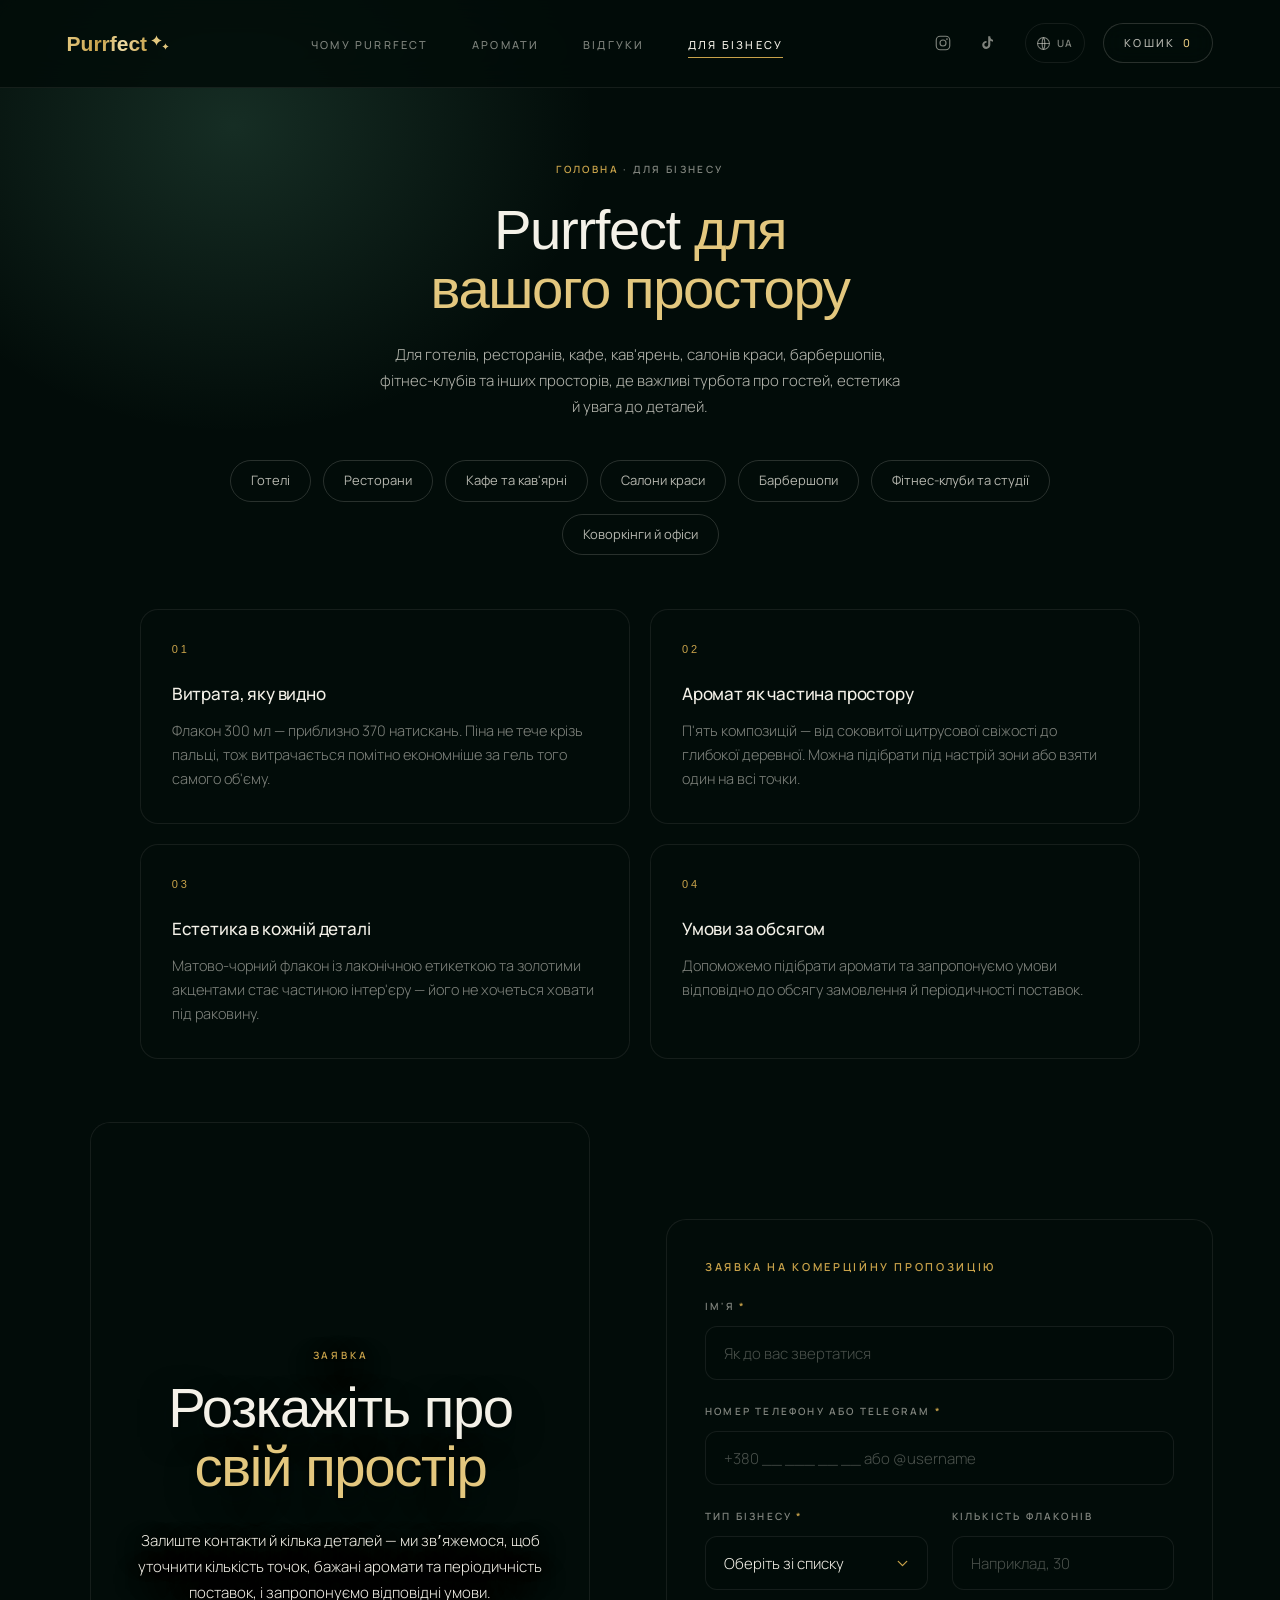
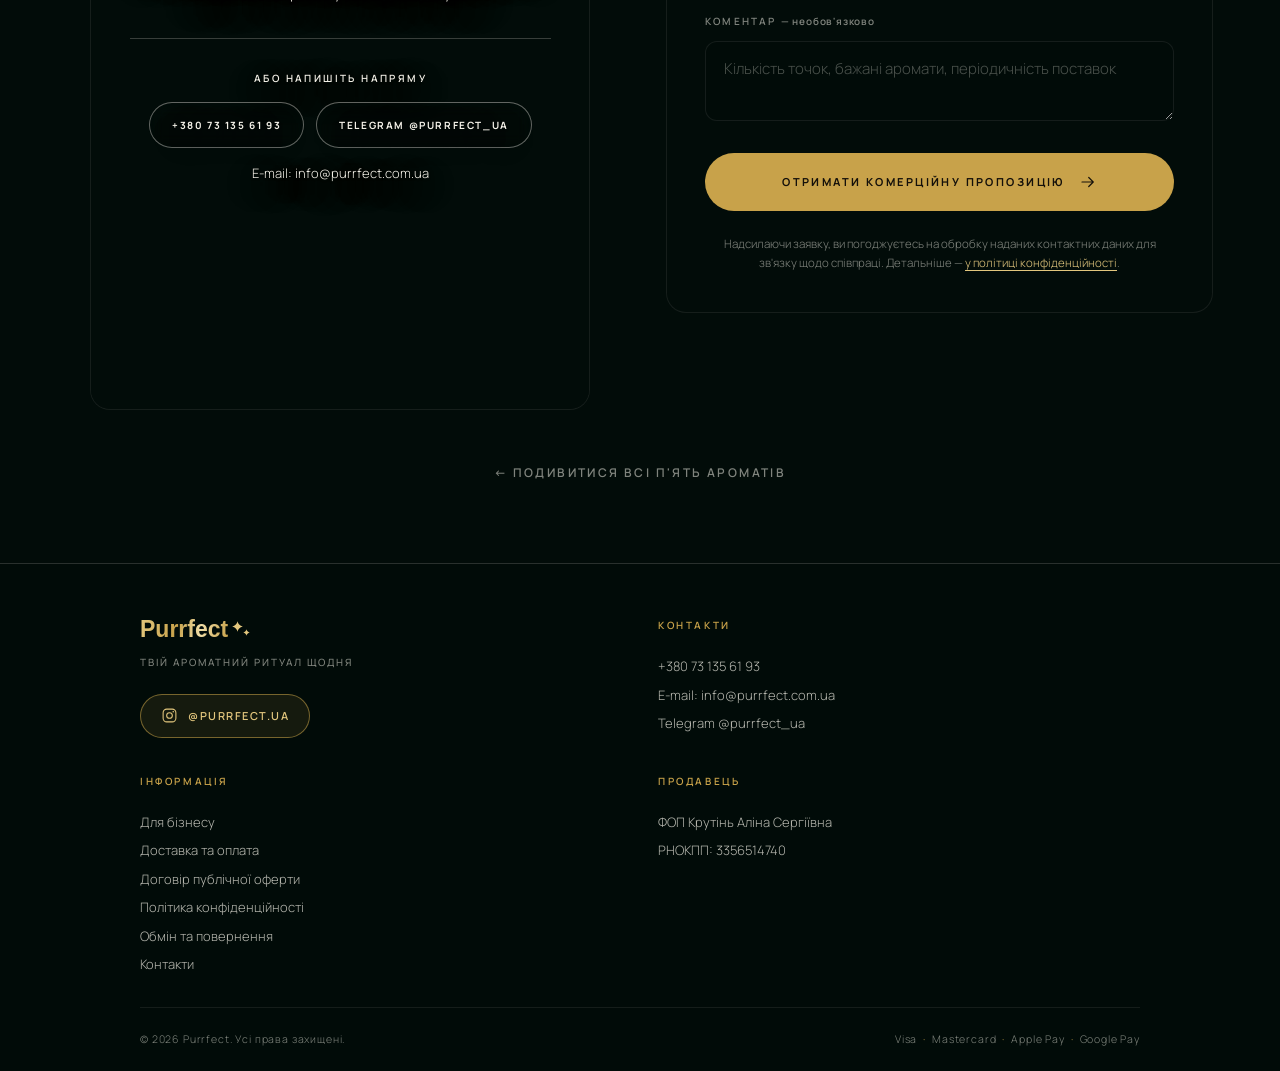
==== commit 83dffa7c: "Банер Чорної п'ятниці на першому екрані" ====
--- a/dlia-biznesu.html
+++ b/dlia-biznesu.html
@@ -22,7 +22,7 @@
 <link rel="preconnect" href="https://fonts.googleapis.com">
 <link rel="preconnect" href="https://fonts.gstatic.com" crossorigin>
 <link rel="stylesheet" href="https://fonts.googleapis.com/css2?family=Manrope:wght@300;400;500;600;700&display=swap">
-<link rel="stylesheet" href="styles.css?v=87">
+<link rel="stylesheet" href="styles.css?v=88">
 </head>
 <body>
 
@@ -325,7 +325,7 @@
   </aside>
 </div>
 
-<script src="script.js?v=87" defer></script>
-<script src="i18n.js?v=87" defer></script>
+<script src="script.js?v=88" defer></script>
+<script src="i18n.js?v=88" defer></script>
 </body>
 </html>
--- a/styles.css
+++ b/styles.css
@@ -3028,3 +3028,83 @@
   color: var(--gold);
   font-weight: 600;
 }
+
+/* Акційний перший екран підміняє звичайний. За замовчуванням прихований:
+   без JavaScript і для пошукових роботів сторінка лишається звичайною.
+   display:flex, а не block, бо саме його має .hero — інакше розкладка
+   всередині поїде. */
+.hero--bf { display: none; }
+html.promo .hero--bf { display: flex; }
+html.promo .hero:not(.hero--bf) { display: none; }
+
+/* Заголовок акції довший за гасло звичайного першого екрана, тож кегль
+   менший: інакше він не вміщається в колонку й розпихає її ширше за
+   екран, а за ним з'їжджає весь текст під ним. */
+.hero--bf .hero__title {
+  font-size: calc(clamp(2rem, 4.4vw, 3.9rem) * var(--hero-title-scale, 1));
+  text-wrap: balance;
+}
+
+.bf__kicker {
+  margin-bottom: clamp(10px, 1.4vh, 16px);
+  font-size: 11px;
+  font-weight: 600;
+  letter-spacing: .32em;
+  text-transform: uppercase;
+  color: var(--gold);
+}
+
+.bf__offer {
+  margin-top: clamp(14px, 2vh, 22px);
+  font-size: clamp(16px, 2.1vw, 22px);
+  font-weight: 400;
+  line-height: 1.4;
+  color: var(--text);
+}
+
+/* Ціни в один рядок: закреслена стара приглушена, нова — акцентна.
+   Кегль більший за офер, бо саме цифра продає. */
+.bf__price {
+  margin-top: clamp(8px, 1.2vh, 14px);
+  font-size: clamp(24px, 3.4vw, 40px);
+  line-height: 1.1;
+}
+.bf__price s {
+  margin-right: .45em;
+  font-size: .62em;
+  font-weight: 300;
+  color: var(--text-3);
+  text-decoration-thickness: 1px;
+}
+.bf__price b {
+  font-weight: 600;
+  color: var(--gold);
+}
+
+.bf__dates {
+  margin-top: clamp(6px, 1vh, 10px);
+  font-size: 12.5px;
+  font-weight: 300;
+  letter-spacing: .04em;
+  color: var(--text-2);
+}
+
+.bf__fine {
+  margin-top: clamp(12px, 1.8vh, 18px);
+  max-width: 44ch;
+  font-size: 11.5px;
+  font-weight: 300;
+  line-height: 1.65;
+  color: var(--text-3);
+}
+
+/* На телефоні фото займає верх екрана, а текст іде під ним — так само,
+   як у звичайному першому екрані. Тут лише підтискаємо дрібний текст,
+   щоб уся пропозиція вміщалася без прокрутки. */
+@media (max-width: 640px) {
+  .hero--bf .hero__title {
+    font-size: calc(clamp(1.7rem, 7.6vw, 2.4rem) * var(--hero-title-scale, 1));
+  }
+  .bf__price { font-size: clamp(24px, 7.4vw, 32px); }
+  .bf__fine { font-size: 11px; }
+}
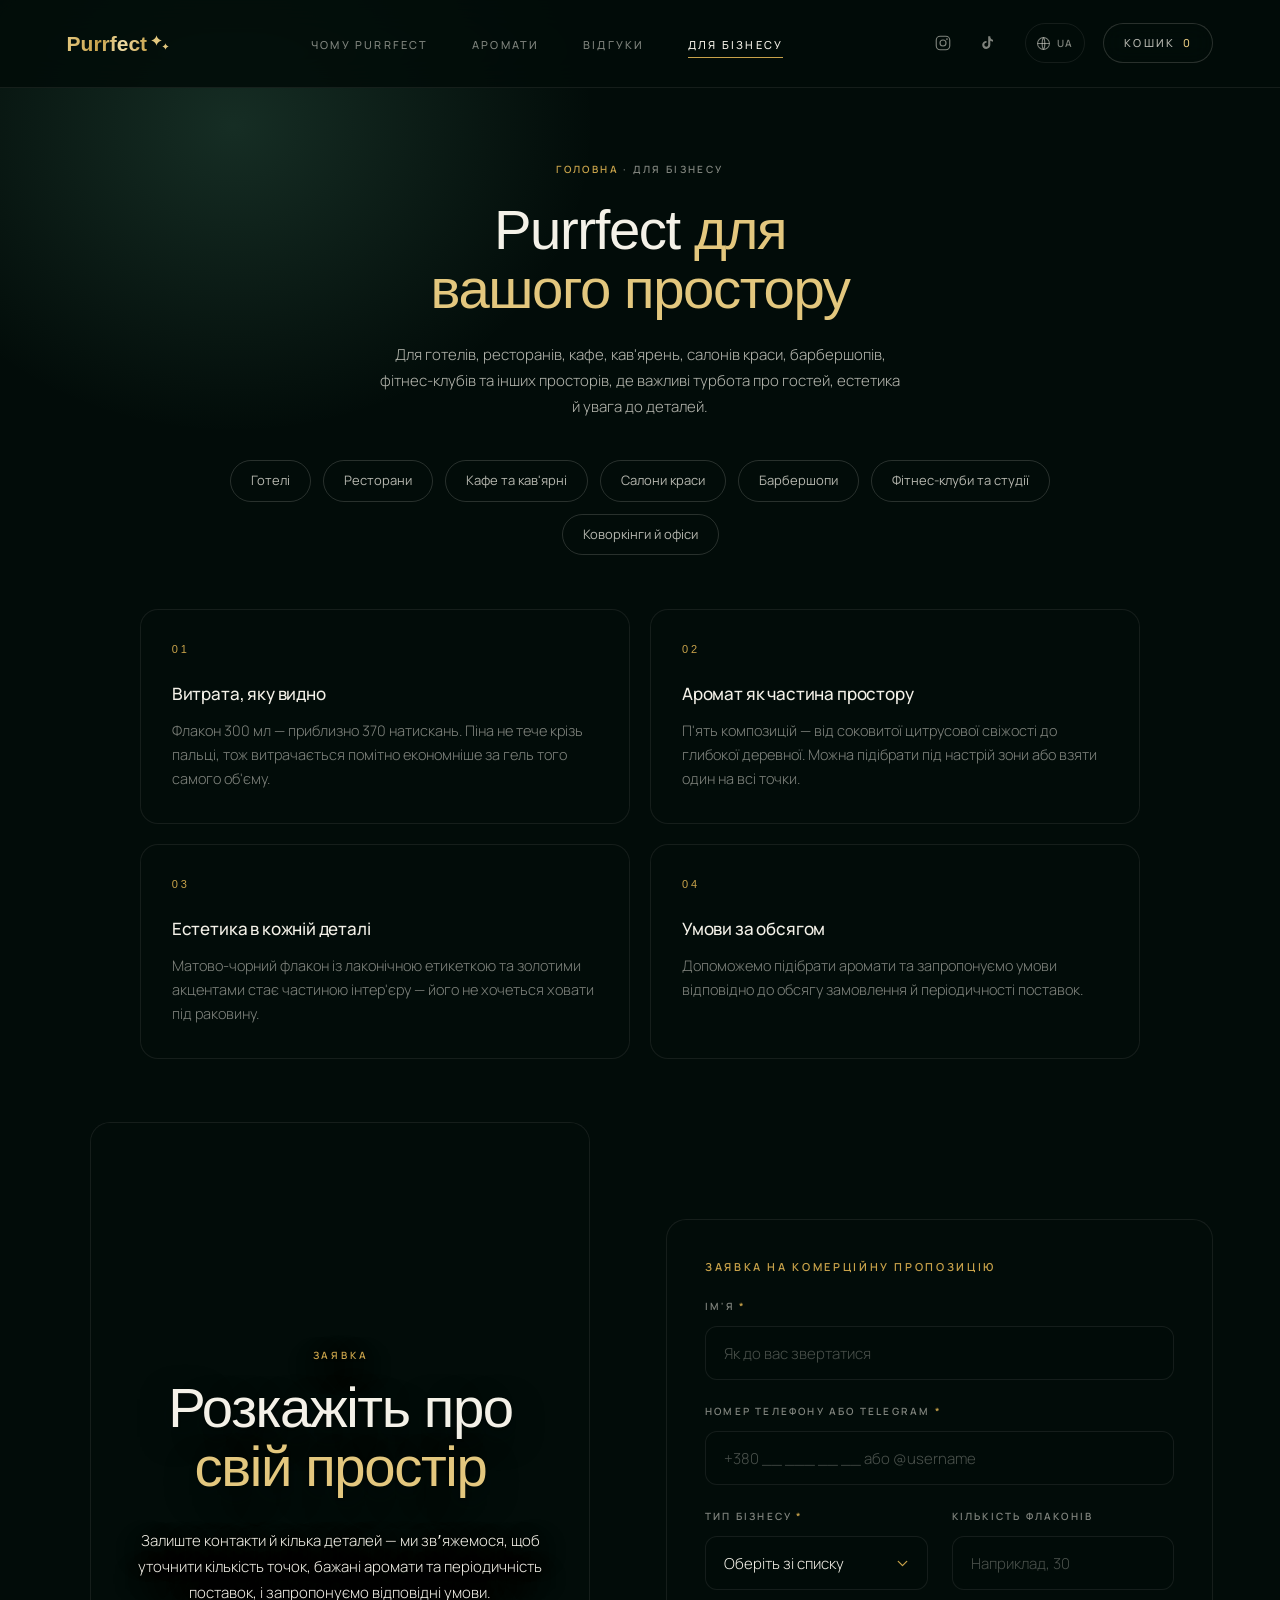
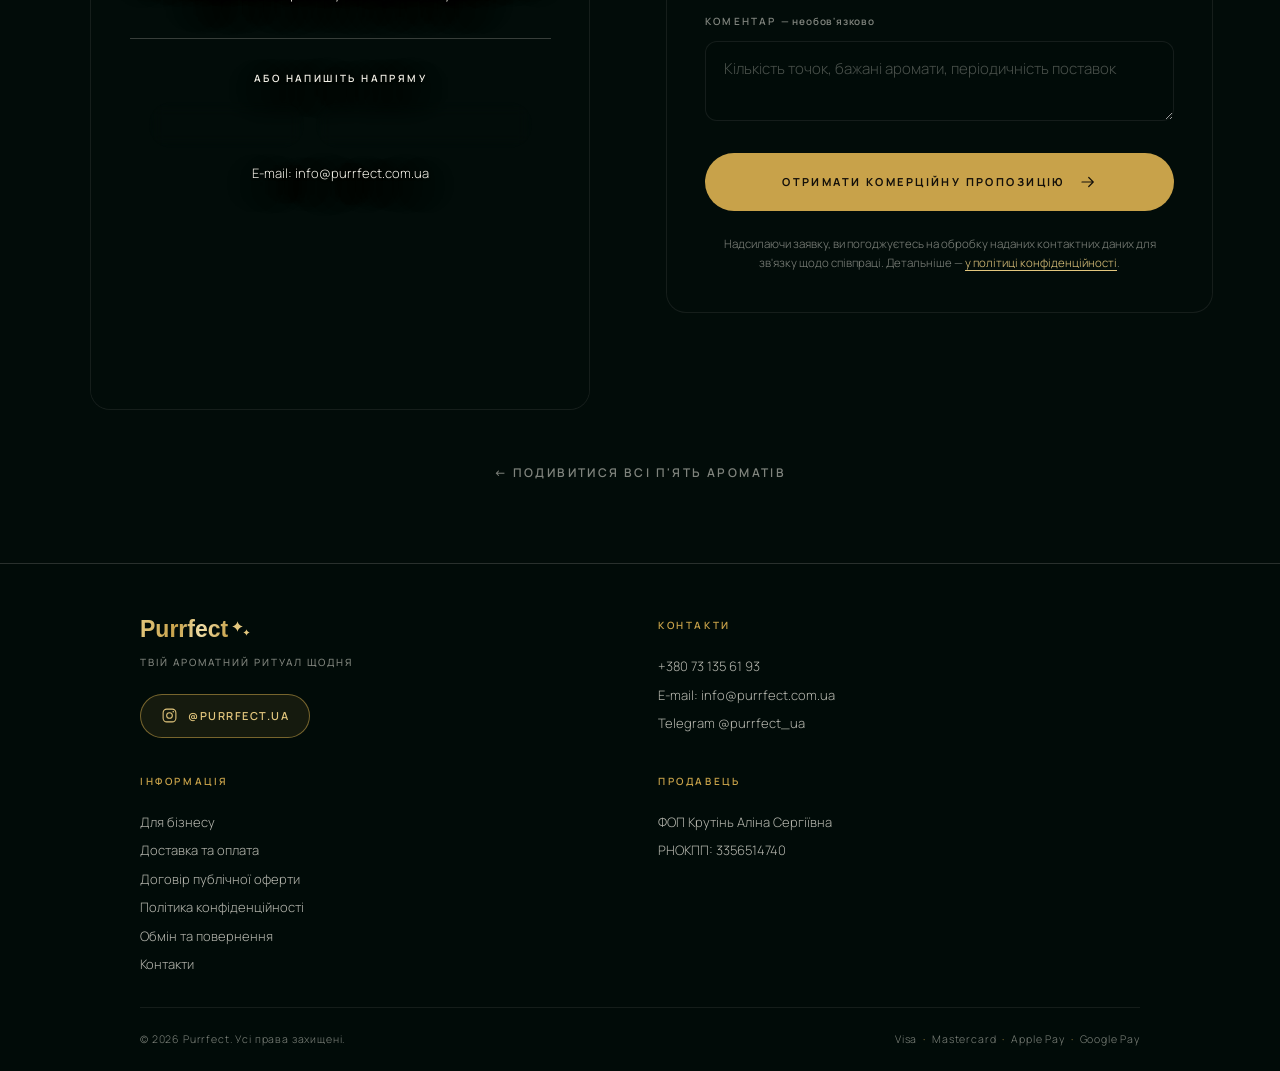
==== commit a9a41a60: "Ширший кадр банера: на широких екранах більше нічого не обрізається" ====
--- a/dlia-biznesu.html
+++ b/dlia-biznesu.html
@@ -22,7 +22,7 @@
 <link rel="preconnect" href="https://fonts.googleapis.com">
 <link rel="preconnect" href="https://fonts.gstatic.com" crossorigin>
 <link rel="stylesheet" href="https://fonts.googleapis.com/css2?family=Manrope:wght@300;400;500;600;700&display=swap">
-<link rel="stylesheet" href="styles.css?v=88">
+<link rel="stylesheet" href="styles.css?v=89">
 </head>
 <body>
 
@@ -325,7 +325,7 @@
   </aside>
 </div>
 
-<script src="script.js?v=88" defer></script>
-<script src="i18n.js?v=88" defer></script>
+<script src="script.js?v=89" defer></script>
+<script src="i18n.js?v=89" defer></script>
 </body>
 </html>
--- a/styles.css
+++ b/styles.css
@@ -3037,6 +3037,13 @@
 html.promo .hero--bf { display: flex; }
 html.promo .hero:not(.hero--bf) { display: none; }
 
+/* Тримаємо праву частину кадру — там модель і флакон. Коли вікно
+   вужче за сам кадр, зрізається ліве темне поле, а не товар.
+   На телефоні діє окреме квадратне фото, тож правило тільки тут. */
+@media (min-width: 641px) {
+  .hero--bf .hero__media img { object-position: right center; }
+}
+
 /* Заголовок акції довший за гасло звичайного першого екрана, тож кегль
    менший: інакше він не вміщається в колонку й розпихає її ширше за
    екран, а за ним з'їжджає весь текст під ним. */
